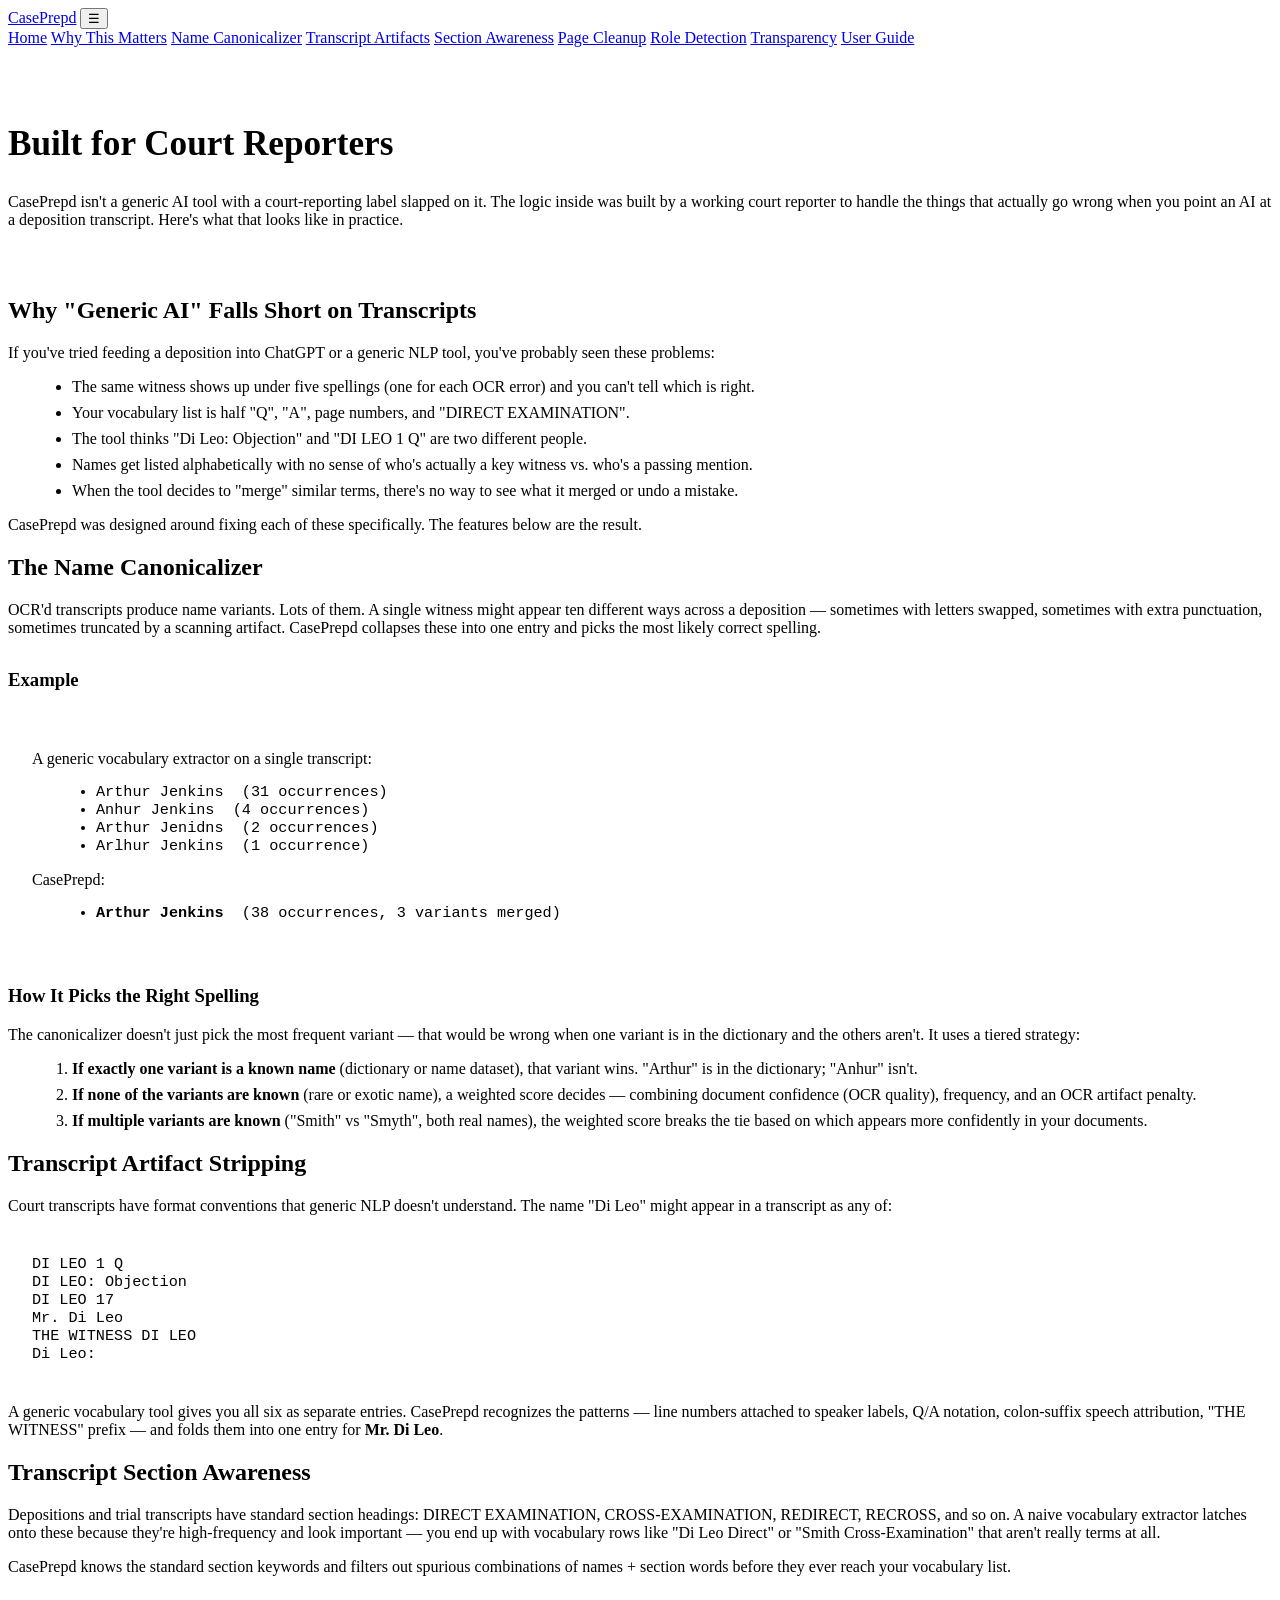
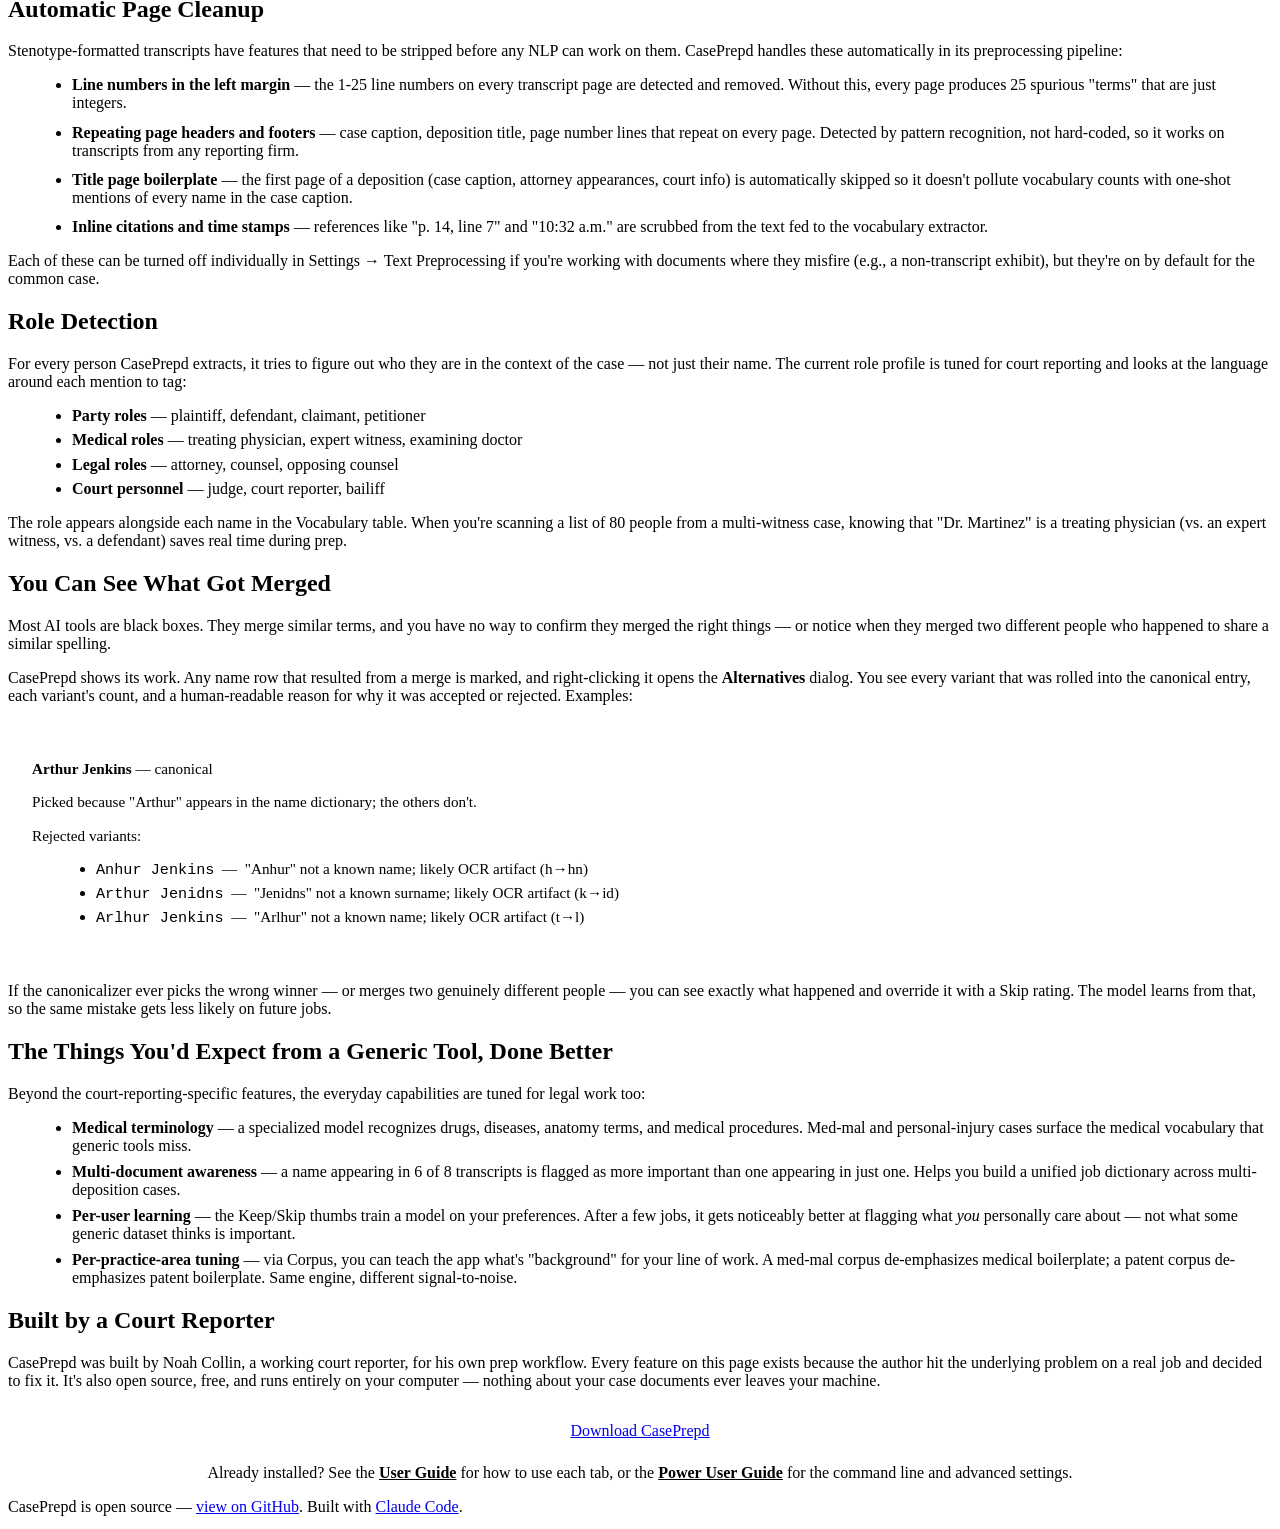
==== built-for-court-reporters.html @ 1d56ce89 "docs: add Built for Court Reporters page New built-for-court-reporters.html documents the court-repo" ====
<!DOCTYPE html>
<html lang="en">
<head>
  <meta charset="UTF-8">
  <meta name="viewport" content="width=device-width, initial-scale=1.0">
  <title>CasePrepd — Built for Court Reporters</title>
  <link rel="stylesheet" href="style.css">
  <link rel="icon" href="favicon.ico" type="image/x-icon">
  <meta name="description" content="The court-reporting-specific logic inside CasePrepd: name canonicalization, transcript artifact stripping, line number removal, role detection, and more.">
  <meta property="og:title" content="CasePrepd — Built for Court Reporters">
  <meta property="og:description" content="What makes CasePrepd different from a generic AI tool: court-reporting-specific features built by a court reporter.">
  <meta property="og:url" content="https://caseprepd-app.github.io/CaseSummarizer/built-for-court-reporters.html">
  <meta property="og:type" content="website">
</head>
<body>

<header>
  <nav>
    <a href="index.html" class="logo">CasePrepd</a>
    <button class="hamburger" aria-label="Menu" aria-expanded="false">&#9776;</button>
    <div class="nav-links">
      <a href="index.html">Home</a>
      <a href="#why">Why This Matters</a>
      <a href="#names">Name Canonicalizer</a>
      <a href="#artifacts">Transcript Artifacts</a>
      <a href="#sections">Section Awareness</a>
      <a href="#cleanup">Page Cleanup</a>
      <a href="#roles">Role Detection</a>
      <a href="#transparency">Transparency</a>
      <a href="guide.html">User Guide</a>
    </div>
  </nav>
</header>

<main>

<section class="hero" style="padding: 3rem 0 2rem;">
  <h1 style="font-size: 2.2rem;">Built for Court Reporters</h1>
  <p class="subtitle">
    CasePrepd isn't a generic AI tool with a court-reporting label slapped
    on it. The logic inside was built by a working court reporter to handle
    the things that actually go wrong when you point an AI at a deposition
    transcript. Here's what that looks like in practice.
  </p>
</section>

<section id="why">
  <h2>Why "Generic AI" Falls Short on Transcripts</h2>
  <p>
    If you've tried feeding a deposition into ChatGPT or a generic NLP tool,
    you've probably seen these problems:
  </p>
  <ul style="margin-left: 1.5rem; margin-top: 1rem;">
    <li style="margin-bottom: 0.5rem;">The same witness shows up under five
      spellings (one for each OCR error) and you can't tell which is right.</li>
    <li style="margin-bottom: 0.5rem;">Your vocabulary list is half "Q",
      "A", page numbers, and "DIRECT EXAMINATION".</li>
    <li style="margin-bottom: 0.5rem;">The tool thinks "Di Leo: Objection"
      and "DI LEO 1 Q" are two different people.</li>
    <li style="margin-bottom: 0.5rem;">Names get listed alphabetically with
      no sense of who's actually a key witness vs. who's a passing mention.</li>
    <li style="margin-bottom: 0.5rem;">When the tool decides to "merge"
      similar terms, there's no way to see what it merged or undo a mistake.</li>
  </ul>
  <p style="margin-top: 1rem;">
    CasePrepd was designed around fixing each of these specifically. The
    features below are the result.
  </p>
</section>

<section id="names">
  <h2>The Name Canonicalizer</h2>
  <p>
    OCR'd transcripts produce name variants. Lots of them. A single witness
    might appear ten different ways across a deposition &mdash; sometimes
    with letters swapped, sometimes with extra punctuation, sometimes
    truncated by a scanning artifact. CasePrepd collapses these into one
    entry and picks the most likely correct spelling.
  </p>

  <h3 style="margin-top: 2rem; color: var(--text);">Example</h3>
  <div style="background: var(--bg-light); padding: 1.5rem; border-radius: var(--radius); margin: 1rem 0;">
    <p style="margin-bottom: 0.7rem; color: var(--text-muted);">A generic
      vocabulary extractor on a single transcript:</p>
    <ul style="margin-left: 1.5rem; font-family: monospace; font-size: 0.95rem;">
      <li>Arthur Jenkins &nbsp;<span style="color: var(--text-muted);">(31 occurrences)</span></li>
      <li>Anhur Jenkins &nbsp;<span style="color: var(--text-muted);">(4 occurrences)</span></li>
      <li>Arthur Jenidns &nbsp;<span style="color: var(--text-muted);">(2 occurrences)</span></li>
      <li>Arlhur Jenkins &nbsp;<span style="color: var(--text-muted);">(1 occurrence)</span></li>
    </ul>
    <p style="margin: 1rem 0 0.5rem; color: var(--text-muted);">CasePrepd:</p>
    <ul style="margin-left: 1.5rem; font-family: monospace; font-size: 0.95rem;">
      <li><strong>Arthur Jenkins</strong> &nbsp;<span style="color: var(--text-muted);">(38 occurrences, 3 variants merged)</span></li>
    </ul>
  </div>

  <h3 style="margin-top: 1.5rem; color: var(--text);">How It Picks the Right Spelling</h3>
  <p>
    The canonicalizer doesn't just pick the most frequent variant &mdash;
    that would be wrong when one variant is in the dictionary and the
    others aren't. It uses a tiered strategy:
  </p>
  <ol style="margin-left: 1.5rem; margin-top: 0.5rem;">
    <li style="margin-bottom: 0.5rem;"><strong>If exactly one variant is
      a known name</strong> (dictionary or name dataset), that variant wins.
      "Arthur" is in the dictionary; "Anhur" isn't.</li>
    <li style="margin-bottom: 0.5rem;"><strong>If none of the variants are
      known</strong> (rare or exotic name), a weighted score decides &mdash;
      combining document confidence (OCR quality), frequency, and an OCR
      artifact penalty.</li>
    <li style="margin-bottom: 0.5rem;"><strong>If multiple variants are
      known</strong> ("Smith" vs "Smyth", both real names), the weighted
      score breaks the tie based on which appears more confidently in your
      documents.</li>
  </ol>
</section>

<section id="artifacts">
  <h2>Transcript Artifact Stripping</h2>
  <p>
    Court transcripts have format conventions that generic NLP doesn't
    understand. The name "Di Leo" might appear in a transcript as any of:
  </p>
  <div style="background: var(--bg-light); padding: 1.5rem; border-radius: var(--radius); margin: 1rem 0; font-family: monospace; font-size: 0.95rem;">
    DI LEO 1 Q<br>
    DI LEO: Objection<br>
    DI LEO 17<br>
    Mr. Di Leo<br>
    THE WITNESS DI LEO<br>
    Di Leo:
  </div>
  <p>
    A generic vocabulary tool gives you all six as separate entries.
    CasePrepd recognizes the patterns &mdash; line numbers attached
    to speaker labels, Q/A notation, colon-suffix speech attribution,
    "THE WITNESS" prefix &mdash; and folds them into one entry for
    <strong>Mr. Di Leo</strong>.
  </p>
</section>

<section id="sections">
  <h2>Transcript Section Awareness</h2>
  <p>
    Depositions and trial transcripts have standard section headings:
    DIRECT EXAMINATION, CROSS-EXAMINATION, REDIRECT, RECROSS, and so on.
    A naive vocabulary extractor latches onto these because they're
    high-frequency and look important &mdash; you end up with vocabulary
    rows like "Di Leo Direct" or "Smith Cross-Examination" that aren't
    really terms at all.
  </p>
  <p>
    CasePrepd knows the standard section keywords and filters out
    spurious combinations of names + section words before they ever
    reach your vocabulary list.
  </p>
</section>

<section id="cleanup">
  <h2>Automatic Page Cleanup</h2>
  <p>
    Stenotype-formatted transcripts have features that need to be
    stripped before any NLP can work on them. CasePrepd handles these
    automatically in its preprocessing pipeline:
  </p>
  <ul style="margin-left: 1.5rem; margin-top: 1rem;">
    <li style="margin-bottom: 0.7rem;"><strong>Line numbers in the left
      margin</strong> &mdash; the 1-25 line numbers on every transcript
      page are detected and removed. Without this, every page produces 25
      spurious "terms" that are just integers.</li>
    <li style="margin-bottom: 0.7rem;"><strong>Repeating page headers and
      footers</strong> &mdash; case caption, deposition title, page number
      lines that repeat on every page. Detected by pattern recognition,
      not hard-coded, so it works on transcripts from any reporting firm.</li>
    <li style="margin-bottom: 0.7rem;"><strong>Title page boilerplate</strong>
      &mdash; the first page of a deposition (case caption, attorney
      appearances, court info) is automatically skipped so it doesn't
      pollute vocabulary counts with one-shot mentions of every name in
      the case caption.</li>
    <li style="margin-bottom: 0.7rem;"><strong>Inline citations and
      time stamps</strong> &mdash; references like "p. 14, line 7"
      and "10:32 a.m." are scrubbed from the text fed to the
      vocabulary extractor.</li>
  </ul>
  <p style="margin-top: 1rem;">
    Each of these can be turned off individually in Settings &rarr; Text
    Preprocessing if you're working with documents where they misfire
    (e.g., a non-transcript exhibit), but they're on by default for the
    common case.
  </p>
</section>

<section id="roles">
  <h2>Role Detection</h2>
  <p>
    For every person CasePrepd extracts, it tries to figure out who
    they are in the context of the case &mdash; not just their name.
    The current role profile is tuned for court reporting and looks at
    the language around each mention to tag:
  </p>
  <ul style="margin-left: 1.5rem; margin-top: 1rem;">
    <li style="margin-bottom: 0.4rem;"><strong>Party roles</strong> &mdash;
      plaintiff, defendant, claimant, petitioner</li>
    <li style="margin-bottom: 0.4rem;"><strong>Medical roles</strong>
      &mdash; treating physician, expert witness, examining doctor</li>
    <li style="margin-bottom: 0.4rem;"><strong>Legal roles</strong>
      &mdash; attorney, counsel, opposing counsel</li>
    <li style="margin-bottom: 0.4rem;"><strong>Court personnel</strong>
      &mdash; judge, court reporter, bailiff</li>
  </ul>
  <p style="margin-top: 1rem;">
    The role appears alongside each name in the Vocabulary table. When
    you're scanning a list of 80 people from a multi-witness case,
    knowing that "Dr. Martinez" is a treating physician (vs. an expert
    witness, vs. a defendant) saves real time during prep.
  </p>
</section>

<section id="transparency">
  <h2>You Can See What Got Merged</h2>
  <p>
    Most AI tools are black boxes. They merge similar terms, and you
    have no way to confirm they merged the right things &mdash; or
    notice when they merged two different people who happened to share
    a similar spelling.
  </p>
  <p>
    CasePrepd shows its work. Any name row that resulted from a merge
    is marked, and right-clicking it opens the <strong>Alternatives</strong>
    dialog. You see every variant that was rolled into the canonical entry,
    each variant's count, and a human-readable reason for why it was
    accepted or rejected. Examples:
  </p>
  <div style="background: var(--bg-light); padding: 1.5rem; border-radius: var(--radius); margin: 1rem 0; font-size: 0.95rem;">
    <p style="margin-bottom: 0.5rem;"><strong style="color: var(--accent);">Arthur Jenkins</strong> &mdash; canonical</p>
    <p style="margin-bottom: 0.3rem; color: var(--text-muted);">Picked because "Arthur" appears in the name dictionary; the others don't.</p>
    <p style="margin-top: 1rem; margin-bottom: 0.5rem;">Rejected variants:</p>
    <ul style="margin-left: 1.5rem;">
      <li style="margin-bottom: 0.3rem;"><code>Anhur Jenkins</code> &nbsp;&mdash;&nbsp; "Anhur" not a known name; likely OCR artifact (h&rarr;hn)</li>
      <li style="margin-bottom: 0.3rem;"><code>Arthur Jenidns</code> &nbsp;&mdash;&nbsp; "Jenidns" not a known surname; likely OCR artifact (k&rarr;id)</li>
      <li style="margin-bottom: 0.3rem;"><code>Arlhur Jenkins</code> &nbsp;&mdash;&nbsp; "Arlhur" not a known name; likely OCR artifact (t&rarr;l)</li>
    </ul>
  </div>
  <p>
    If the canonicalizer ever picks the wrong winner &mdash; or merges
    two genuinely different people &mdash; you can see exactly what
    happened and override it with a Skip rating. The model learns from
    that, so the same mistake gets less likely on future jobs.
  </p>
</section>

<section id="more">
  <h2>The Things You'd Expect from a Generic Tool, Done Better</h2>
  <p>
    Beyond the court-reporting-specific features, the everyday
    capabilities are tuned for legal work too:
  </p>
  <ul style="margin-left: 1.5rem; margin-top: 1rem;">
    <li style="margin-bottom: 0.5rem;"><strong>Medical terminology</strong>
      &mdash; a specialized model recognizes drugs, diseases, anatomy
      terms, and medical procedures. Med-mal and personal-injury cases
      surface the medical vocabulary that generic tools miss.</li>
    <li style="margin-bottom: 0.5rem;"><strong>Multi-document
      awareness</strong> &mdash; a name appearing in 6 of 8 transcripts is
      flagged as more important than one appearing in just one. Helps you
      build a unified job dictionary across multi-deposition cases.</li>
    <li style="margin-bottom: 0.5rem;"><strong>Per-user learning</strong>
      &mdash; the Keep/Skip thumbs train a model on your preferences. After
      a few jobs, it gets noticeably better at flagging what <em>you</em>
      personally care about &mdash; not what some generic dataset thinks
      is important.</li>
    <li style="margin-bottom: 0.5rem;"><strong>Per-practice-area
      tuning</strong> &mdash; via Corpus, you can teach the app what's
      "background" for your line of work. A med-mal corpus de-emphasizes
      medical boilerplate; a patent corpus de-emphasizes patent boilerplate.
      Same engine, different signal-to-noise.</li>
  </ul>
</section>

<section id="author">
  <h2>Built by a Court Reporter</h2>
  <p>
    CasePrepd was built by Noah Collin, a working court reporter, for
    his own prep workflow. Every feature on this page exists because the
    author hit the underlying problem on a real job and decided to fix it.
    It's also open source, free, and runs entirely on your computer
    &mdash; nothing about your case documents ever leaves your machine.
  </p>
  <p style="margin-top: 2rem; text-align: center;">
    <a href="index.html#download" class="cta-button">Download CasePrepd</a>
  </p>
  <p style="margin-top: 1.5rem; text-align: center;">
    Already installed? See the
    <a href="guide.html" style="color: var(--accent); font-weight: 600;">User
    Guide</a> for how to use each tab, or the
    <a href="power-user.html" style="color: var(--accent); font-weight: 600;">Power
    User Guide</a> for the command line and advanced settings.
  </p>
</section>

</main>

<footer>
  <p>
    CasePrepd is open source &mdash;
    <a href="https://github.com/caseprepd-app/CaseSummarizer">view on GitHub</a>.
    Built with <a href="https://claude.ai/claude-code">Claude Code</a>.
  </p>
</footer>

<script>
  const hamburger = document.querySelector('.hamburger');
  const navLinks = document.querySelector('.nav-links');
  hamburger.addEventListener('click', () => {
    const open = navLinks.classList.toggle('open');
    hamburger.setAttribute('aria-expanded', open);
  });
  navLinks.addEventListener('click', (e) => {
    if (e.target.tagName === 'A') {
      navLinks.classList.remove('open');
      hamburger.setAttribute('aria-expanded', 'false');
    }
  });
</script>

</body>
</html>
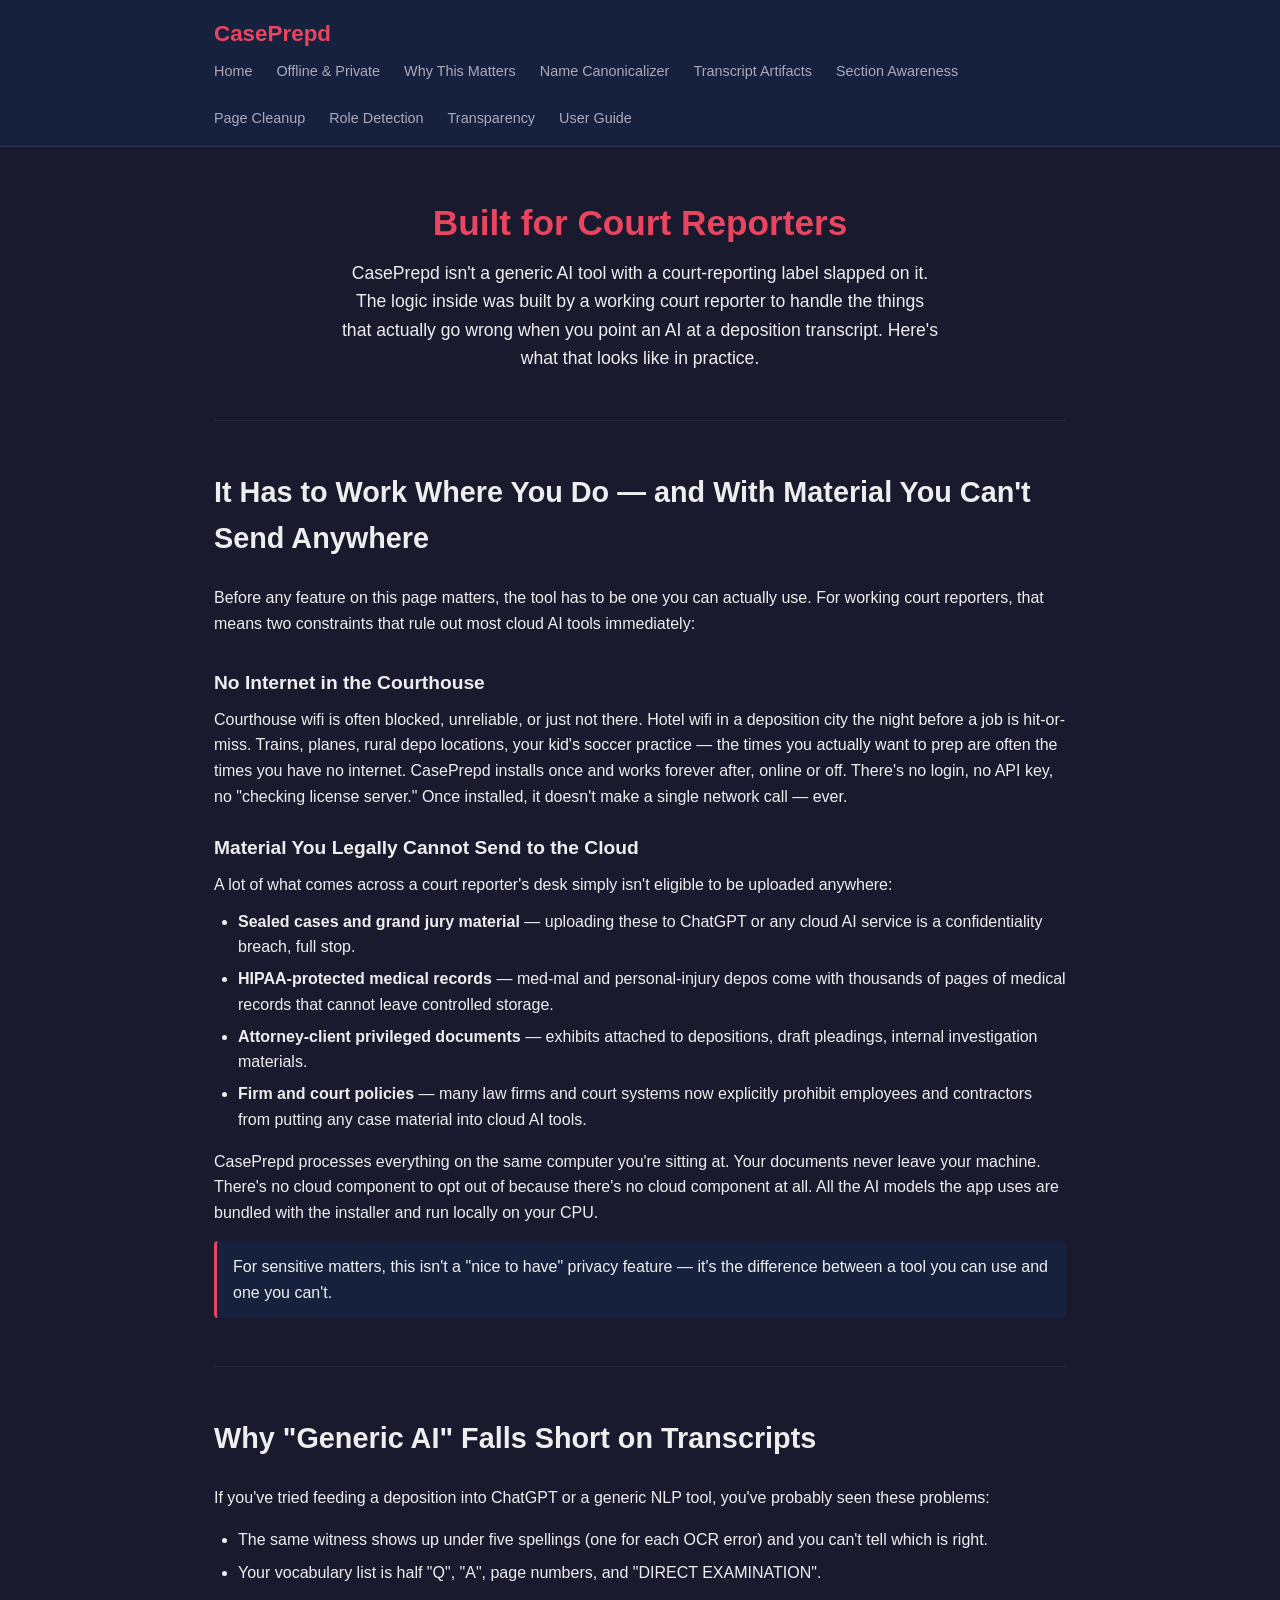
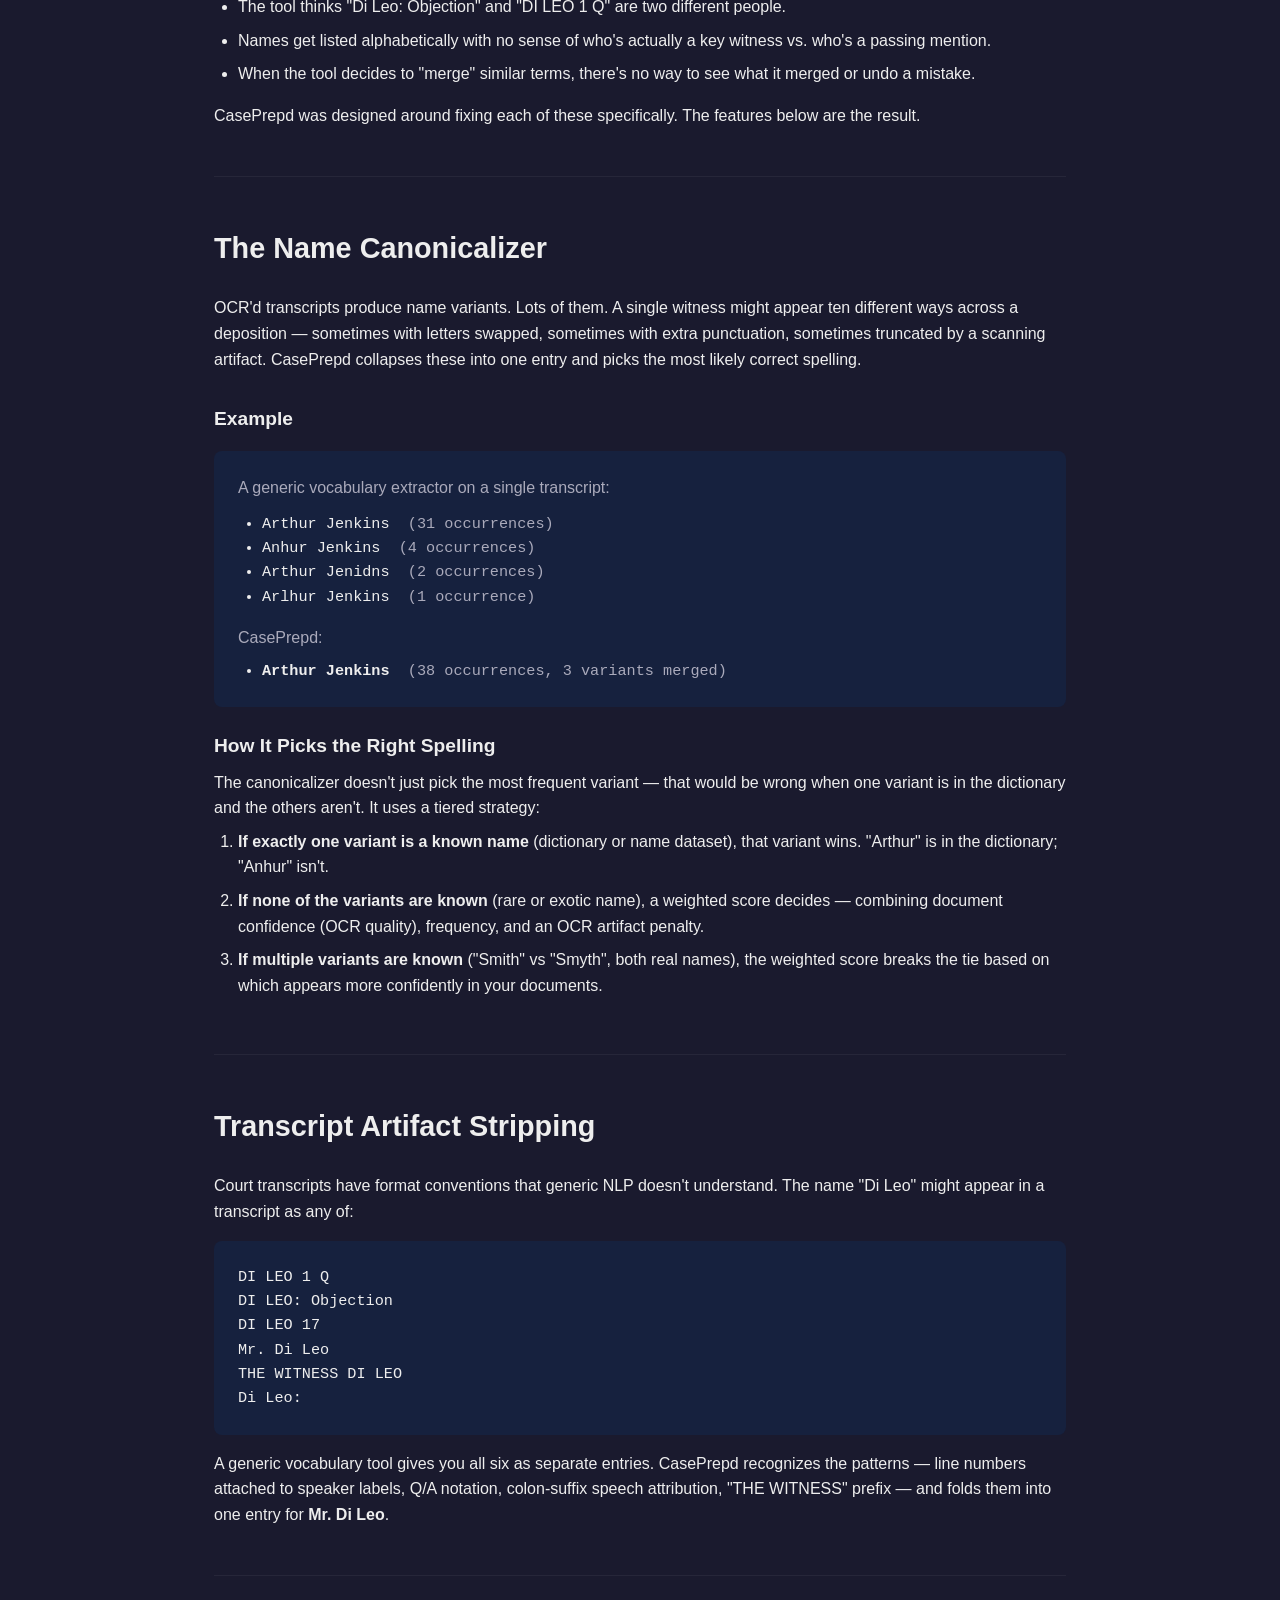
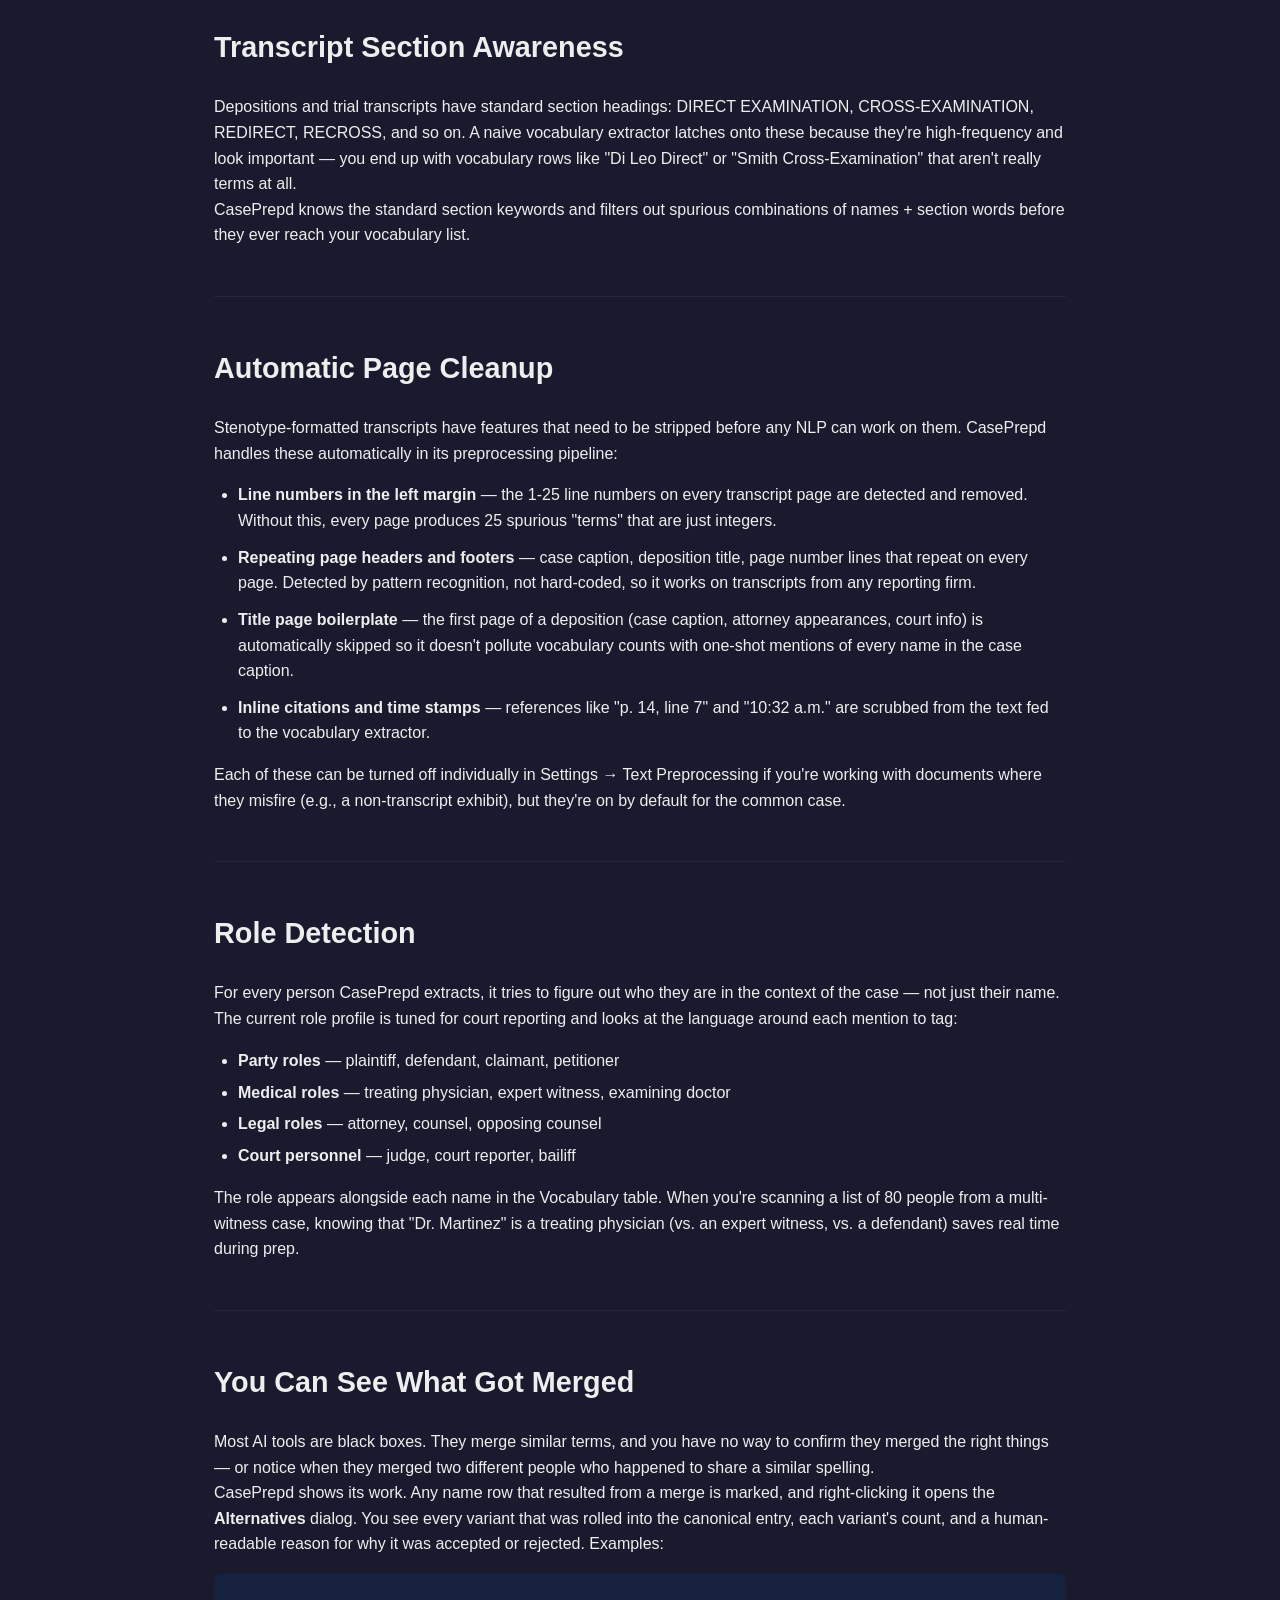
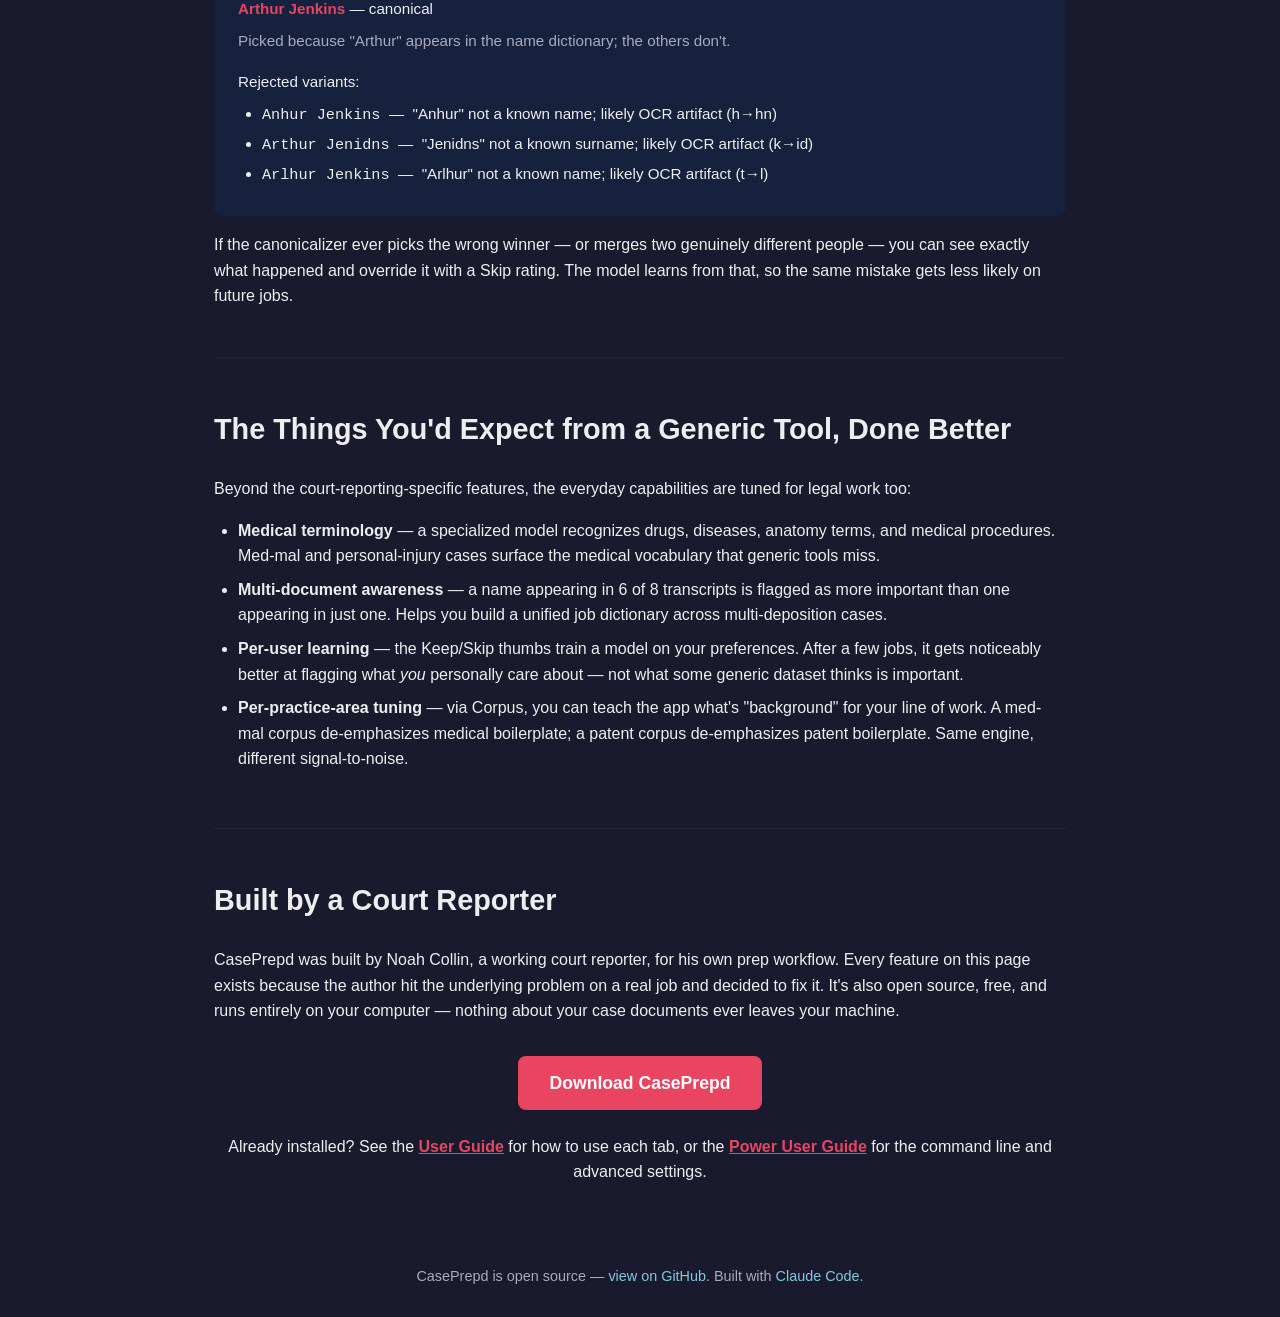
==== commit 2b60aeec: "docs: lead the CR page with the offline + privacy pain point Added a new "It Has to Work Where You D" ====
--- a/built-for-court-reporters.html
+++ b/built-for-court-reporters.html
@@ -20,6 +20,7 @@
     <button class="hamburger" aria-label="Menu" aria-expanded="false">&#9776;</button>
     <div class="nav-links">
       <a href="index.html">Home</a>
+      <a href="#offline">Offline &amp; Private</a>
       <a href="#why">Why This Matters</a>
       <a href="#names">Name Canonicalizer</a>
       <a href="#artifacts">Transcript Artifacts</a>
@@ -41,6 +42,61 @@
     on it. The logic inside was built by a working court reporter to handle
     the things that actually go wrong when you point an AI at a deposition
     transcript. Here's what that looks like in practice.
+  </p>
+</section>
+
+<section id="offline">
+  <h2>It Has to Work Where You Do &mdash; and With Material You Can't Send Anywhere</h2>
+  <p>
+    Before any feature on this page matters, the tool has to be one you
+    can actually use. For working court reporters, that means two
+    constraints that rule out most cloud AI tools immediately:
+  </p>
+
+  <h3 style="margin-top: 2rem; color: var(--text);">No Internet in the Courthouse</h3>
+  <p>
+    Courthouse wifi is often blocked, unreliable, or just not there.
+    Hotel wifi in a deposition city the night before a job is hit-or-miss.
+    Trains, planes, rural depo locations, your kid's soccer practice
+    &mdash; the times you actually want to prep are often the times you
+    have no internet. CasePrepd installs once and works forever after,
+    online or off. There's no login, no API key, no "checking license
+    server." Once installed, it doesn't make a single network call
+    &mdash; ever.
+  </p>
+
+  <h3 style="margin-top: 1.5rem; color: var(--text);">Material You Legally Cannot Send to the Cloud</h3>
+  <p>
+    A lot of what comes across a court reporter's desk simply isn't
+    eligible to be uploaded anywhere:
+  </p>
+  <ul style="margin-left: 1.5rem; margin-top: 0.7rem;">
+    <li style="margin-bottom: 0.4rem;"><strong>Sealed cases and grand
+      jury material</strong> &mdash; uploading these to ChatGPT or any
+      cloud AI service is a confidentiality breach, full stop.</li>
+    <li style="margin-bottom: 0.4rem;"><strong>HIPAA-protected
+      medical records</strong> &mdash; med-mal and personal-injury depos
+      come with thousands of pages of medical records that cannot leave
+      controlled storage.</li>
+    <li style="margin-bottom: 0.4rem;"><strong>Attorney-client privileged
+      documents</strong> &mdash; exhibits attached to depositions, draft
+      pleadings, internal investigation materials.</li>
+    <li style="margin-bottom: 0.4rem;"><strong>Firm and court policies</strong>
+      &mdash; many law firms and court systems now explicitly prohibit
+      employees and contractors from putting any case material into cloud
+      AI tools.</li>
+  </ul>
+  <p style="margin-top: 1rem;">
+    CasePrepd processes everything on the same computer you're sitting
+    at. Your documents never leave your machine. There's no cloud
+    component to opt out of because there's no cloud component at all.
+    All the AI models the app uses are bundled with the installer
+    and run locally on your CPU.
+  </p>
+  <p style="margin-top: 1rem; padding: 0.8rem 1rem; background: var(--bg-light); border-left: 3px solid var(--accent); border-radius: 4px;">
+    For sensitive matters, this isn't a "nice to have" privacy feature
+    &mdash; it's the difference between a tool you can use and one you
+    can't.
   </p>
 </section>
 
--- a/style.css
+++ b/style.css
@@ -0,0 +1,494 @@
+* {
+  margin: 0;
+  padding: 0;
+  box-sizing: border-box;
+}
+
+/* Offset in-page anchor scrolls so section headings clear the sticky banner.
+   Without this, clicking a nav link scrolls the section's top to viewport top,
+   where the sticky header overlays it. */
+html {
+  scroll-padding-top: 98px;
+}
+
+:root {
+  --bg: #1a1a2e;
+  --bg-light: #16213e;
+  --bg-card: #0f3460;
+  --accent: #e94560;
+  --accent-hover: #ff6b81;
+  --text: #eee;
+  --text-muted: #aab;
+  --text-link: #7ec8e3;
+  --radius: 8px;
+}
+
+body {
+  font-family: -apple-system, BlinkMacSystemFont, "Segoe UI", Roboto, Helvetica, Arial, sans-serif;
+  background: var(--bg);
+  color: var(--text);
+  line-height: 1.6;
+}
+
+/* Navigation */
+header {
+  background: var(--bg-light);
+  border-bottom: 1px solid rgba(255,255,255,0.1);
+  position: sticky;
+  top: 0;
+  z-index: 100;
+}
+
+nav {
+  max-width: 900px;
+  margin: 0 auto;
+  padding: 1rem 1.5rem;
+  display: flex;
+  align-items: center;
+  justify-content: space-between;
+  flex-wrap: wrap;
+  gap: 0.5rem;
+}
+
+.logo {
+  font-size: 1.4rem;
+  font-weight: 700;
+  color: var(--accent);
+  text-decoration: none;
+}
+
+.hamburger {
+  display: none;
+  background: none;
+  border: none;
+  color: var(--text);
+  font-size: 1.6rem;
+  cursor: pointer;
+  padding: 0.2rem 0.5rem;
+}
+
+.nav-links {
+  display: flex;
+  gap: 1.5rem;
+  flex-wrap: wrap;
+}
+
+.nav-links a {
+  color: var(--text-muted);
+  text-decoration: none;
+  font-size: 0.9rem;
+}
+
+.nav-links a:hover {
+  color: var(--text);
+}
+
+/* Main content */
+main {
+  max-width: 900px;
+  margin: 0 auto;
+  padding: 0 1.5rem;
+}
+
+section {
+  padding: 3rem 0;
+  border-bottom: 1px solid rgba(255,255,255,0.05);
+}
+
+section:last-child {
+  border-bottom: none;
+}
+
+h1 {
+  font-size: 3rem;
+  font-weight: 800;
+  color: var(--accent);
+  margin-bottom: 0.5rem;
+}
+
+h2 {
+  font-size: 1.8rem;
+  font-weight: 700;
+  margin-bottom: 1.5rem;
+  color: var(--text);
+}
+
+h3 {
+  font-size: 1.2rem;
+  font-weight: 600;
+  margin-bottom: 0.5rem;
+  color: var(--accent);
+}
+
+/* Hero */
+.hero {
+  text-align: center;
+  padding: 4rem 0 3rem;
+}
+
+.tagline {
+  font-size: 1.4rem;
+  color: var(--text-muted);
+  margin-bottom: 1rem;
+}
+
+.subtitle {
+  font-size: 1.1rem;
+  max-width: 600px;
+  margin: 0 auto 1rem;
+  color: var(--text);
+}
+
+.built-for {
+  font-size: 1rem;
+  color: var(--text-muted);
+  font-style: italic;
+  margin-bottom: 2rem;
+}
+
+.attribution {
+  margin-top: 2rem;
+  font-size: 0.9rem;
+  color: var(--text-muted);
+}
+
+/* CTA */
+.cta-button {
+  display: inline-block;
+  background: var(--accent);
+  color: #fff;
+  padding: 0.8rem 2rem;
+  border-radius: var(--radius);
+  text-decoration: none;
+  font-weight: 600;
+  font-size: 1.1rem;
+  transition: background 0.2s;
+}
+
+.cta-button:hover {
+  background: var(--accent-hover);
+}
+
+/* Features */
+.feature-grid {
+  display: grid;
+  grid-template-columns: repeat(auto-fit, minmax(250px, 1fr));
+  gap: 1.5rem;
+  margin-bottom: 1.5rem;
+}
+
+.feature-card {
+  background: var(--bg-card);
+  padding: 1.5rem;
+  border-radius: var(--radius);
+  border: 1px solid rgba(255,255,255,0.08);
+}
+
+.feature-card p {
+  color: var(--text-muted);
+  font-size: 0.95rem;
+}
+
+.export-note {
+  text-align: center;
+  color: var(--text-muted);
+  font-style: italic;
+}
+
+/* Screenshots */
+.screenshots {
+  text-align: center;
+}
+
+.screenshot-item {
+  margin-bottom: 2.5rem;
+}
+
+.screenshot-item:last-child {
+  margin-bottom: 0;
+}
+
+.screenshot-label {
+  font-size: 1.05rem;
+  font-weight: 600;
+  color: var(--text-muted);
+  margin-bottom: 0.8rem;
+}
+
+.screenshot-item img {
+  max-width: 100%;
+  border-radius: var(--radius);
+  border: 1px solid rgba(255,255,255,0.1);
+  box-shadow: 0 4px 20px rgba(0,0,0,0.4);
+}
+
+.screenshot-description {
+  text-align: left;
+  max-width: 700px;
+  margin: 1rem auto 0;
+  color: var(--text-muted);
+  font-size: 0.95rem;
+  line-height: 1.6;
+}
+
+/* Annotated screenshot with numbered callouts */
+.annotated-screenshot {
+  position: relative;
+  display: inline-block;
+}
+
+.callout {
+  position: absolute;
+  width: 28px;
+  height: 28px;
+  background: var(--accent);
+  color: #fff;
+  border-radius: 50%;
+  font-size: 0.85rem;
+  font-weight: 700;
+  line-height: 28px;
+  text-align: center;
+  box-shadow: 0 2px 8px rgba(0,0,0,0.5);
+  border: 2px solid rgba(255,255,255,0.9);
+  pointer-events: none;
+}
+
+.callout-1 { top: 7%; right: 14%; }
+.callout-2 { top: 42%; left: 15%; }
+.callout-3 { top: 22%; left: 55%; }
+.callout-4 { bottom: 12%; left: 15%; }
+.callout-5 { bottom: 7%; left: 52%; }
+
+.callout-legend {
+  text-align: left;
+  max-width: 520px;
+  margin: 1.2rem auto 0;
+  padding-left: 1.2rem;
+  list-style: none;
+  counter-reset: legend;
+}
+
+.callout-legend li {
+  counter-increment: legend;
+  padding: 0.3rem 0 0.3rem 2rem;
+  position: relative;
+  color: var(--text-muted);
+  font-size: 0.92rem;
+}
+
+.callout-legend li::before {
+  content: counter(legend);
+  position: absolute;
+  left: 0;
+  width: 22px;
+  height: 22px;
+  background: var(--accent);
+  color: #fff;
+  border-radius: 50%;
+  font-size: 0.75rem;
+  font-weight: 700;
+  line-height: 22px;
+  text-align: center;
+}
+
+@media (max-width: 600px) {
+  .callout { width: 22px; height: 22px; font-size: 0.7rem; line-height: 22px; }
+}
+
+/* Audience */
+.audience ul {
+  list-style: none;
+  padding: 0;
+}
+
+.audience li {
+  padding: 0.5rem 0 0.5rem 1.5rem;
+  position: relative;
+  color: var(--text-muted);
+}
+
+.audience li::before {
+  content: "\2713";
+  position: absolute;
+  left: 0;
+  color: var(--accent);
+  font-weight: bold;
+}
+
+/* How it works */
+.how-it-works p {
+  margin-bottom: 1rem;
+  color: var(--text-muted);
+}
+
+/* Requirements */
+.requirements ul {
+  list-style: none;
+  padding: 0;
+}
+
+.requirements li {
+  padding: 0.4rem 0 0.4rem 1.5rem;
+  position: relative;
+  color: var(--text-muted);
+}
+
+.requirements li::before {
+  content: "\2022";
+  position: absolute;
+  left: 0.3rem;
+  color: var(--accent);
+}
+
+/* Getting Started */
+.getting-started {
+  text-align: center;
+}
+
+.steps {
+  display: grid;
+  grid-template-columns: repeat(auto-fit, minmax(200px, 1fr));
+  gap: 1.5rem;
+  margin-top: 1rem;
+}
+
+.step {
+  background: var(--bg-card);
+  padding: 1.5rem;
+  border-radius: var(--radius);
+  border: 1px solid rgba(255,255,255,0.08);
+}
+
+.step-number {
+  display: inline-block;
+  width: 32px;
+  height: 32px;
+  background: var(--accent);
+  color: #fff;
+  border-radius: 50%;
+  font-size: 1rem;
+  font-weight: 700;
+  line-height: 32px;
+  text-align: center;
+  margin-bottom: 0.8rem;
+}
+
+.step p {
+  color: var(--text-muted);
+  font-size: 0.95rem;
+}
+
+/* Download */
+.download {
+  text-align: center;
+}
+
+.version-info {
+  font-size: 0.9rem;
+  color: var(--text-muted);
+  margin-top: 0.5rem;
+}
+
+.download-hint {
+  font-size: 0.95rem;
+  color: var(--text-muted);
+  margin-top: 0.3rem;
+}
+
+.download > p {
+  margin-bottom: 2rem;
+}
+
+.smartscreen-warning {
+  background: var(--bg-card);
+  border: 1px solid rgba(233, 69, 96, 0.3);
+  border-radius: var(--radius);
+  padding: 1.5rem;
+  text-align: left;
+  margin-top: 1rem;
+}
+
+.smartscreen-warning h3 {
+  margin-bottom: 0.8rem;
+}
+
+.smartscreen-warning p {
+  color: var(--text-muted);
+  margin-bottom: 0.5rem;
+  font-size: 0.95rem;
+}
+
+.smartscreen-screenshot {
+  max-width: 100%;
+  border-radius: var(--radius);
+  border: 1px solid rgba(255,255,255,0.1);
+  box-shadow: 0 4px 20px rgba(0,0,0,0.4);
+  margin: 1rem 0;
+}
+
+/* FAQ */
+details {
+  background: var(--bg-card);
+  border: 1px solid rgba(255,255,255,0.08);
+  border-radius: var(--radius);
+  margin-bottom: 0.8rem;
+  padding: 1rem 1.5rem;
+}
+
+summary {
+  cursor: pointer;
+  font-weight: 600;
+  font-size: 1.05rem;
+  color: var(--text);
+}
+
+summary:hover {
+  color: var(--accent);
+}
+
+details p {
+  margin-top: 0.8rem;
+  color: var(--text-muted);
+  font-size: 0.95rem;
+}
+
+/* Footer */
+footer {
+  max-width: 900px;
+  margin: 0 auto;
+  padding: 2rem 1.5rem;
+  text-align: center;
+  color: var(--text-muted);
+  font-size: 0.9rem;
+}
+
+footer a {
+  color: var(--text-link);
+  text-decoration: none;
+}
+
+footer a:hover {
+  text-decoration: underline;
+}
+
+/* General links */
+a {
+  color: var(--text-link);
+}
+
+/* Responsive */
+@media (max-width: 600px) {
+  h1 { font-size: 2rem; }
+  .tagline { font-size: 1.1rem; }
+  nav { flex-wrap: wrap; }
+  .hamburger { display: block; }
+  .nav-links {
+    display: none;
+    width: 100%;
+    flex-direction: column;
+    gap: 0.8rem;
+    text-align: center;
+    padding-top: 0.8rem;
+  }
+  .nav-links.open { display: flex; }
+}
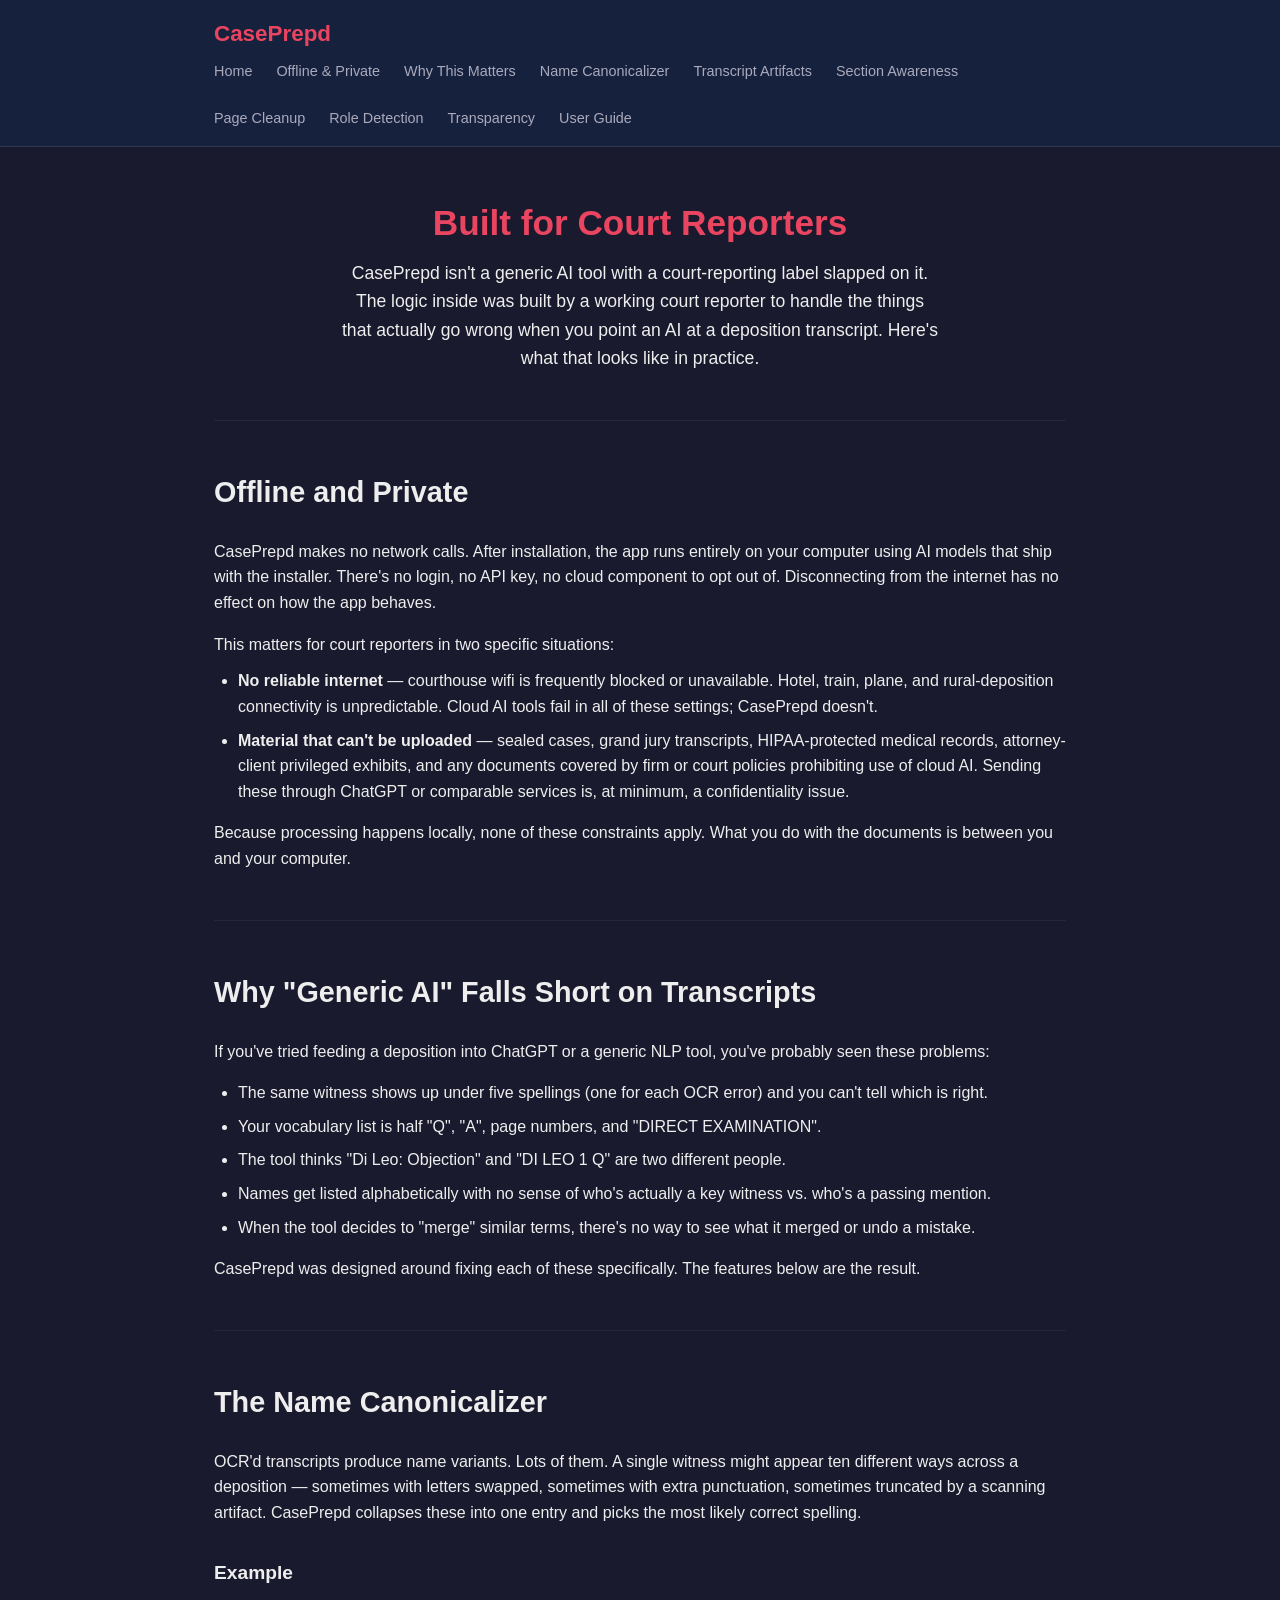
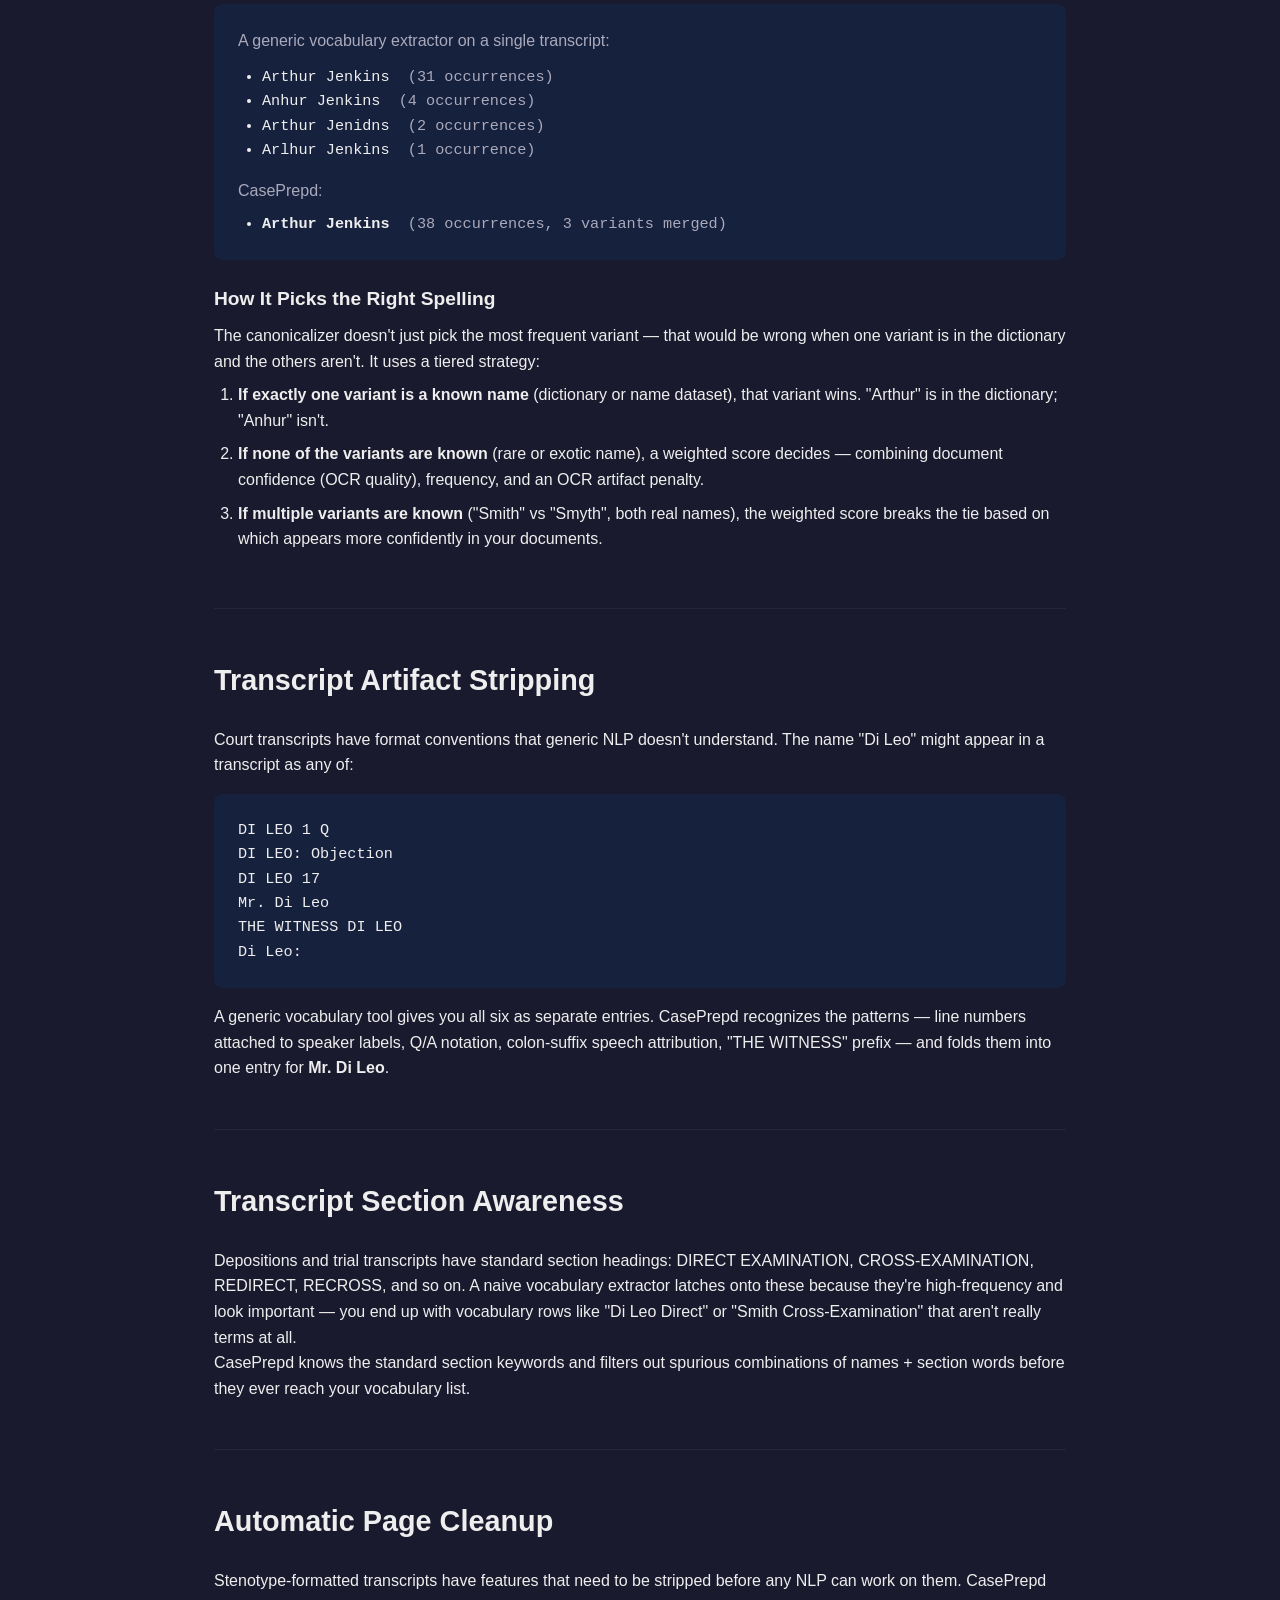
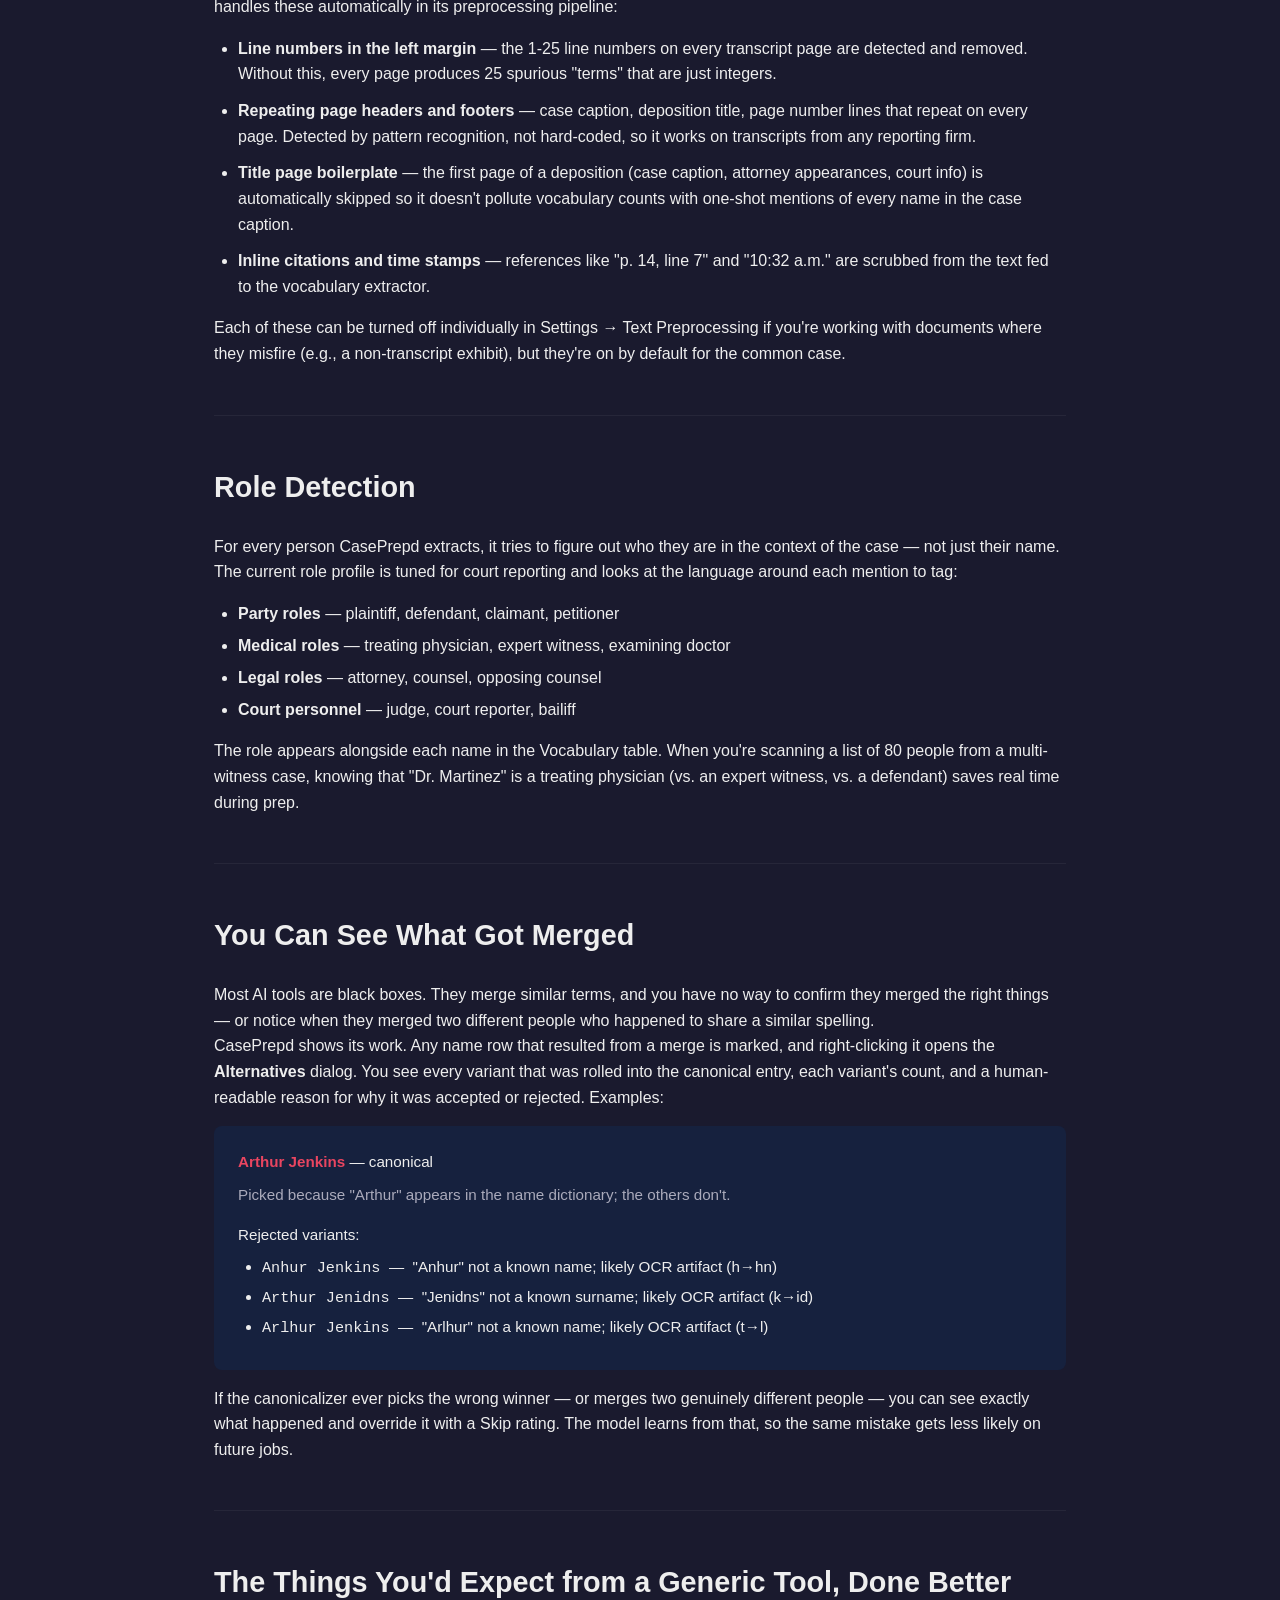
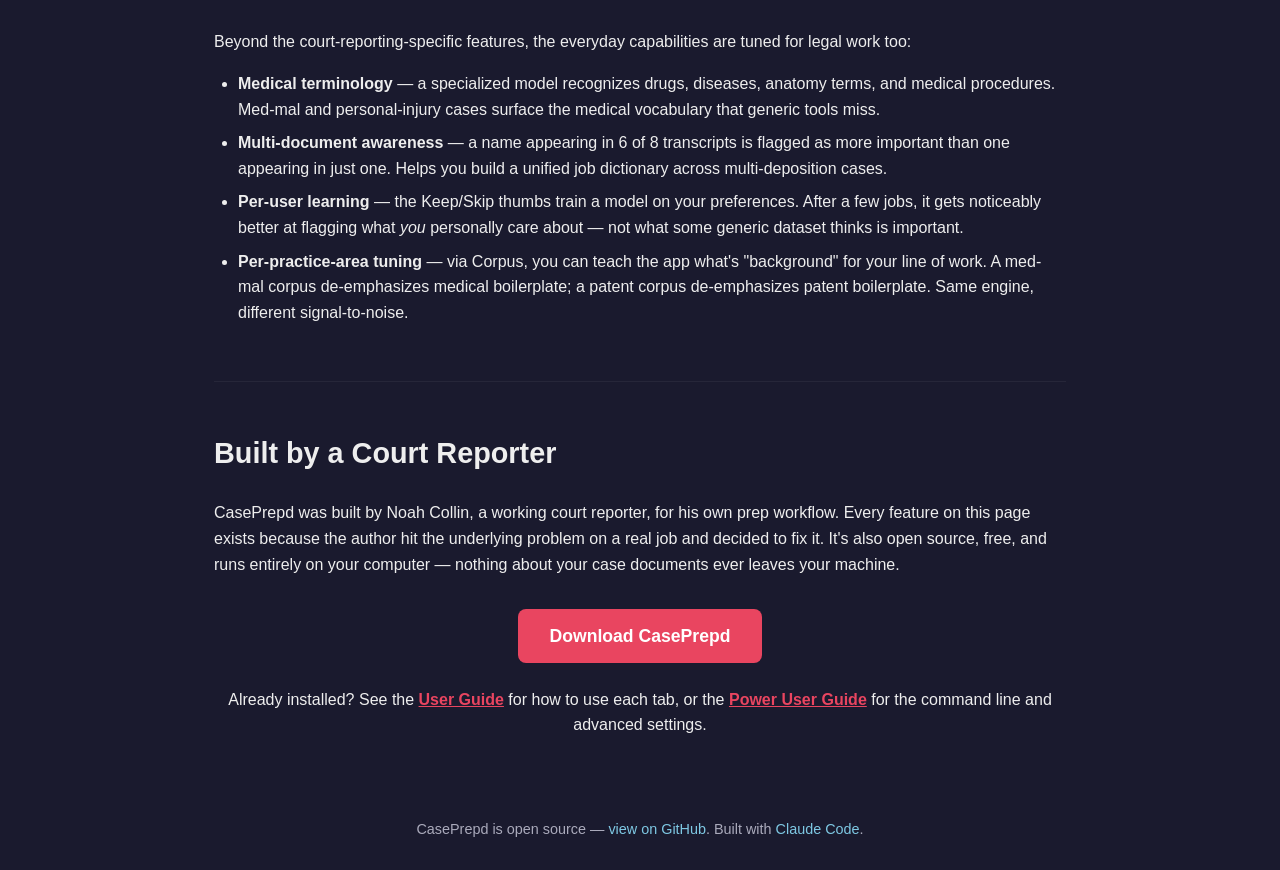
==== commit 97dd6791: "docs: rewrite offline/privacy section in plain factual tone Removed marketing framing ("rule out clo" ====
--- a/built-for-court-reporters.html
+++ b/built-for-court-reporters.html
@@ -46,57 +46,31 @@
 </section>
 
 <section id="offline">
-  <h2>It Has to Work Where You Do &mdash; and With Material You Can't Send Anywhere</h2>
-  <p>
-    Before any feature on this page matters, the tool has to be one you
-    can actually use. For working court reporters, that means two
-    constraints that rule out most cloud AI tools immediately:
-  </p>
-
-  <h3 style="margin-top: 2rem; color: var(--text);">No Internet in the Courthouse</h3>
-  <p>
-    Courthouse wifi is often blocked, unreliable, or just not there.
-    Hotel wifi in a deposition city the night before a job is hit-or-miss.
-    Trains, planes, rural depo locations, your kid's soccer practice
-    &mdash; the times you actually want to prep are often the times you
-    have no internet. CasePrepd installs once and works forever after,
-    online or off. There's no login, no API key, no "checking license
-    server." Once installed, it doesn't make a single network call
-    &mdash; ever.
-  </p>
-
-  <h3 style="margin-top: 1.5rem; color: var(--text);">Material You Legally Cannot Send to the Cloud</h3>
-  <p>
-    A lot of what comes across a court reporter's desk simply isn't
-    eligible to be uploaded anywhere:
+  <h2>Offline and Private</h2>
+  <p>
+    CasePrepd makes no network calls. After installation, the app runs
+    entirely on your computer using AI models that ship with the installer.
+    There's no login, no API key, no cloud component to opt out of.
+    Disconnecting from the internet has no effect on how the app behaves.
+  </p>
+  <p style="margin-top: 1rem;">
+    This matters for court reporters in two specific situations:
   </p>
   <ul style="margin-left: 1.5rem; margin-top: 0.7rem;">
-    <li style="margin-bottom: 0.4rem;"><strong>Sealed cases and grand
-      jury material</strong> &mdash; uploading these to ChatGPT or any
-      cloud AI service is a confidentiality breach, full stop.</li>
-    <li style="margin-bottom: 0.4rem;"><strong>HIPAA-protected
-      medical records</strong> &mdash; med-mal and personal-injury depos
-      come with thousands of pages of medical records that cannot leave
-      controlled storage.</li>
-    <li style="margin-bottom: 0.4rem;"><strong>Attorney-client privileged
-      documents</strong> &mdash; exhibits attached to depositions, draft
-      pleadings, internal investigation materials.</li>
-    <li style="margin-bottom: 0.4rem;"><strong>Firm and court policies</strong>
-      &mdash; many law firms and court systems now explicitly prohibit
-      employees and contractors from putting any case material into cloud
-      AI tools.</li>
-  </ul>
-  <p style="margin-top: 1rem;">
-    CasePrepd processes everything on the same computer you're sitting
-    at. Your documents never leave your machine. There's no cloud
-    component to opt out of because there's no cloud component at all.
-    All the AI models the app uses are bundled with the installer
-    and run locally on your CPU.
-  </p>
-  <p style="margin-top: 1rem; padding: 0.8rem 1rem; background: var(--bg-light); border-left: 3px solid var(--accent); border-radius: 4px;">
-    For sensitive matters, this isn't a "nice to have" privacy feature
-    &mdash; it's the difference between a tool you can use and one you
-    can't.
+    <li style="margin-bottom: 0.5rem;"><strong>No reliable internet</strong>
+      &mdash; courthouse wifi is frequently blocked or unavailable. Hotel,
+      train, plane, and rural-deposition connectivity is unpredictable.
+      Cloud AI tools fail in all of these settings; CasePrepd doesn't.</li>
+    <li style="margin-bottom: 0.5rem;"><strong>Material that can't be
+      uploaded</strong> &mdash; sealed cases, grand jury transcripts,
+      HIPAA-protected medical records, attorney-client privileged exhibits,
+      and any documents covered by firm or court policies prohibiting use
+      of cloud AI. Sending these through ChatGPT or comparable services
+      is, at minimum, a confidentiality issue.</li>
+  </ul>
+  <p style="margin-top: 1rem;">
+    Because processing happens locally, none of these constraints apply.
+    What you do with the documents is between you and your computer.
   </p>
 </section>
 
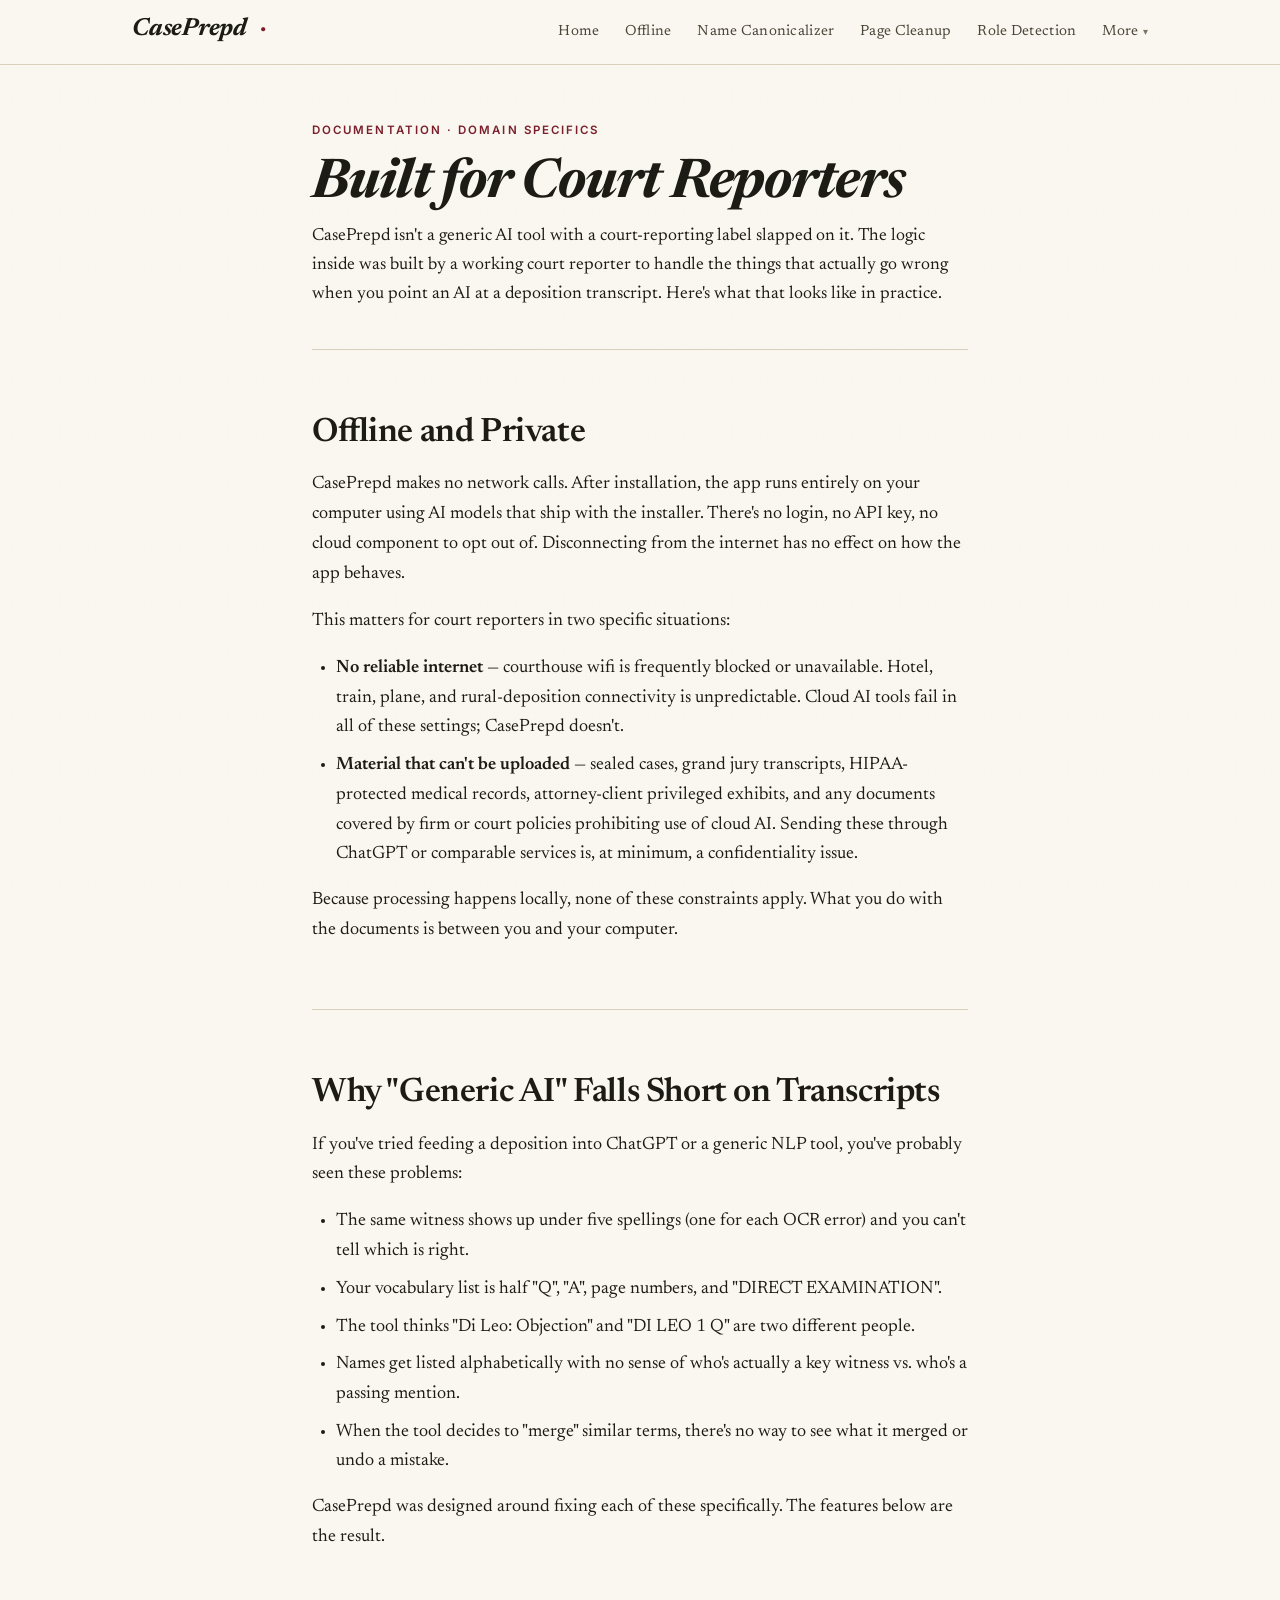
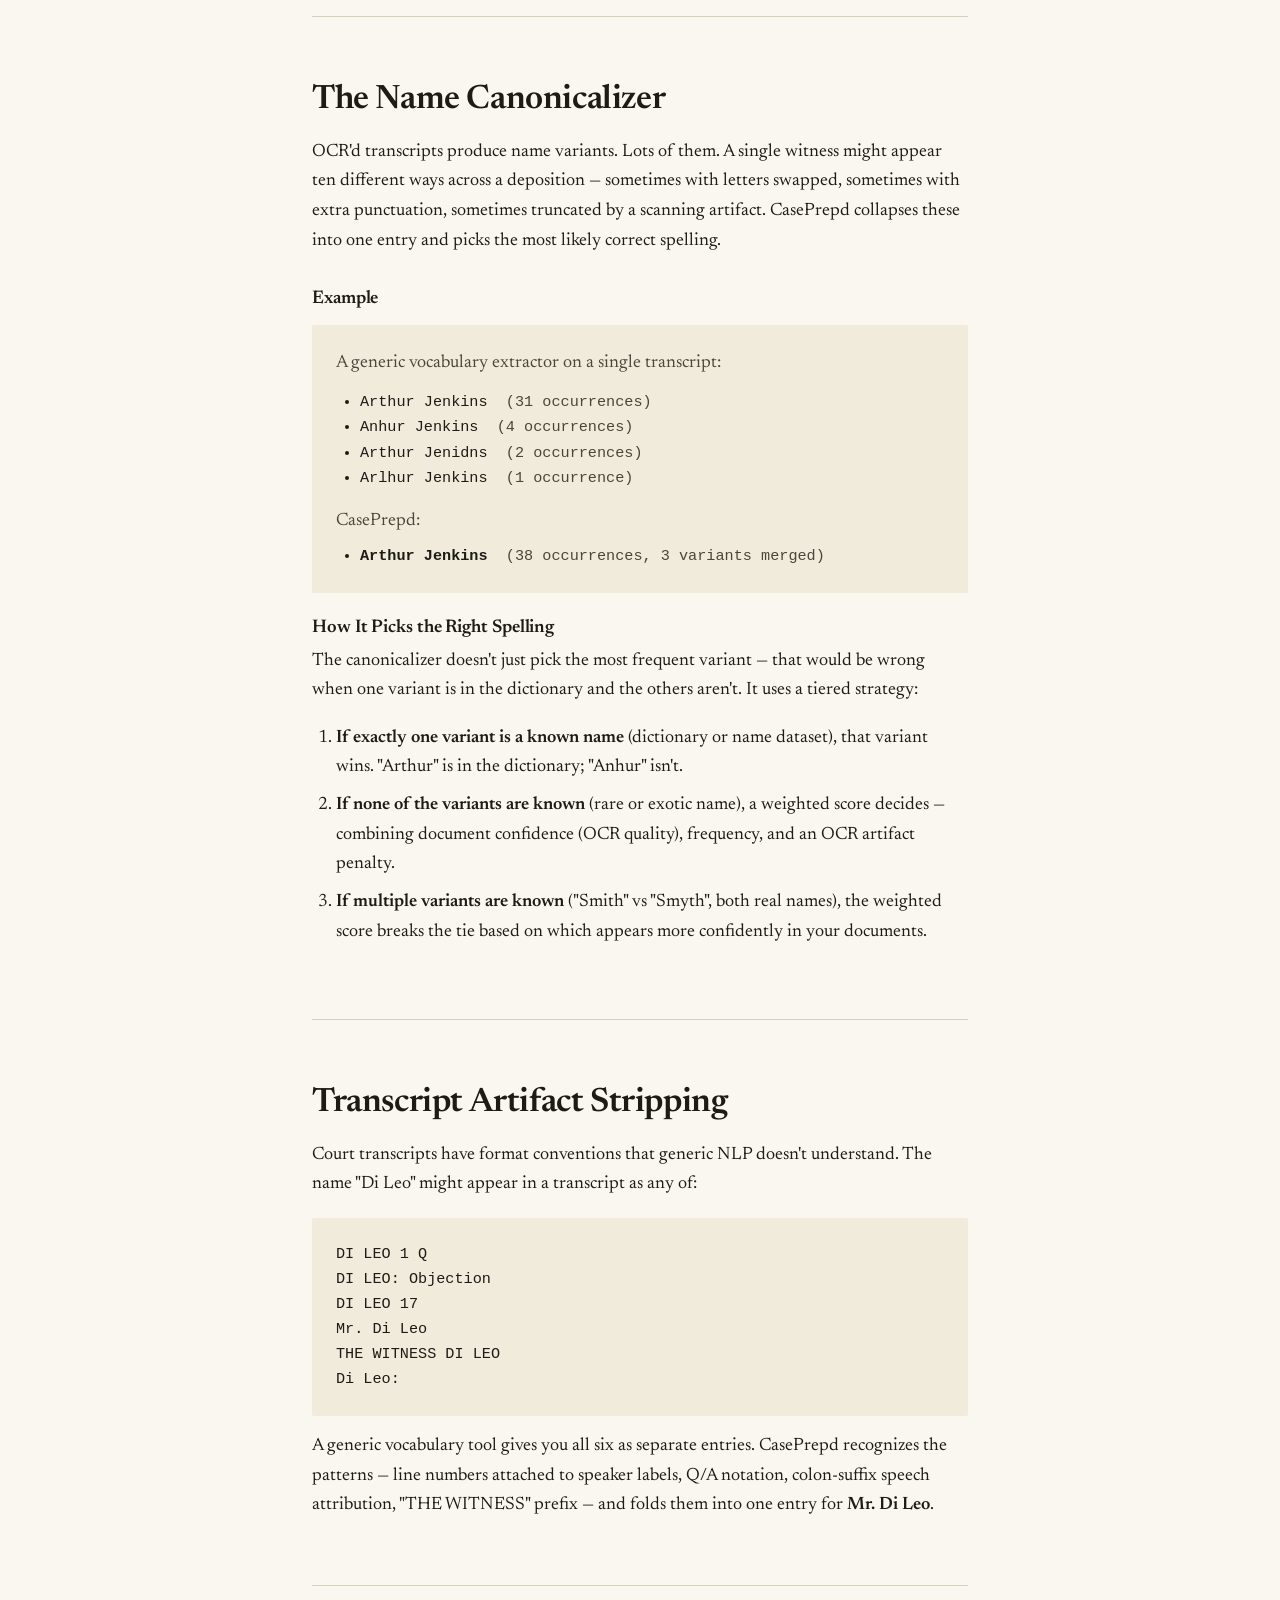
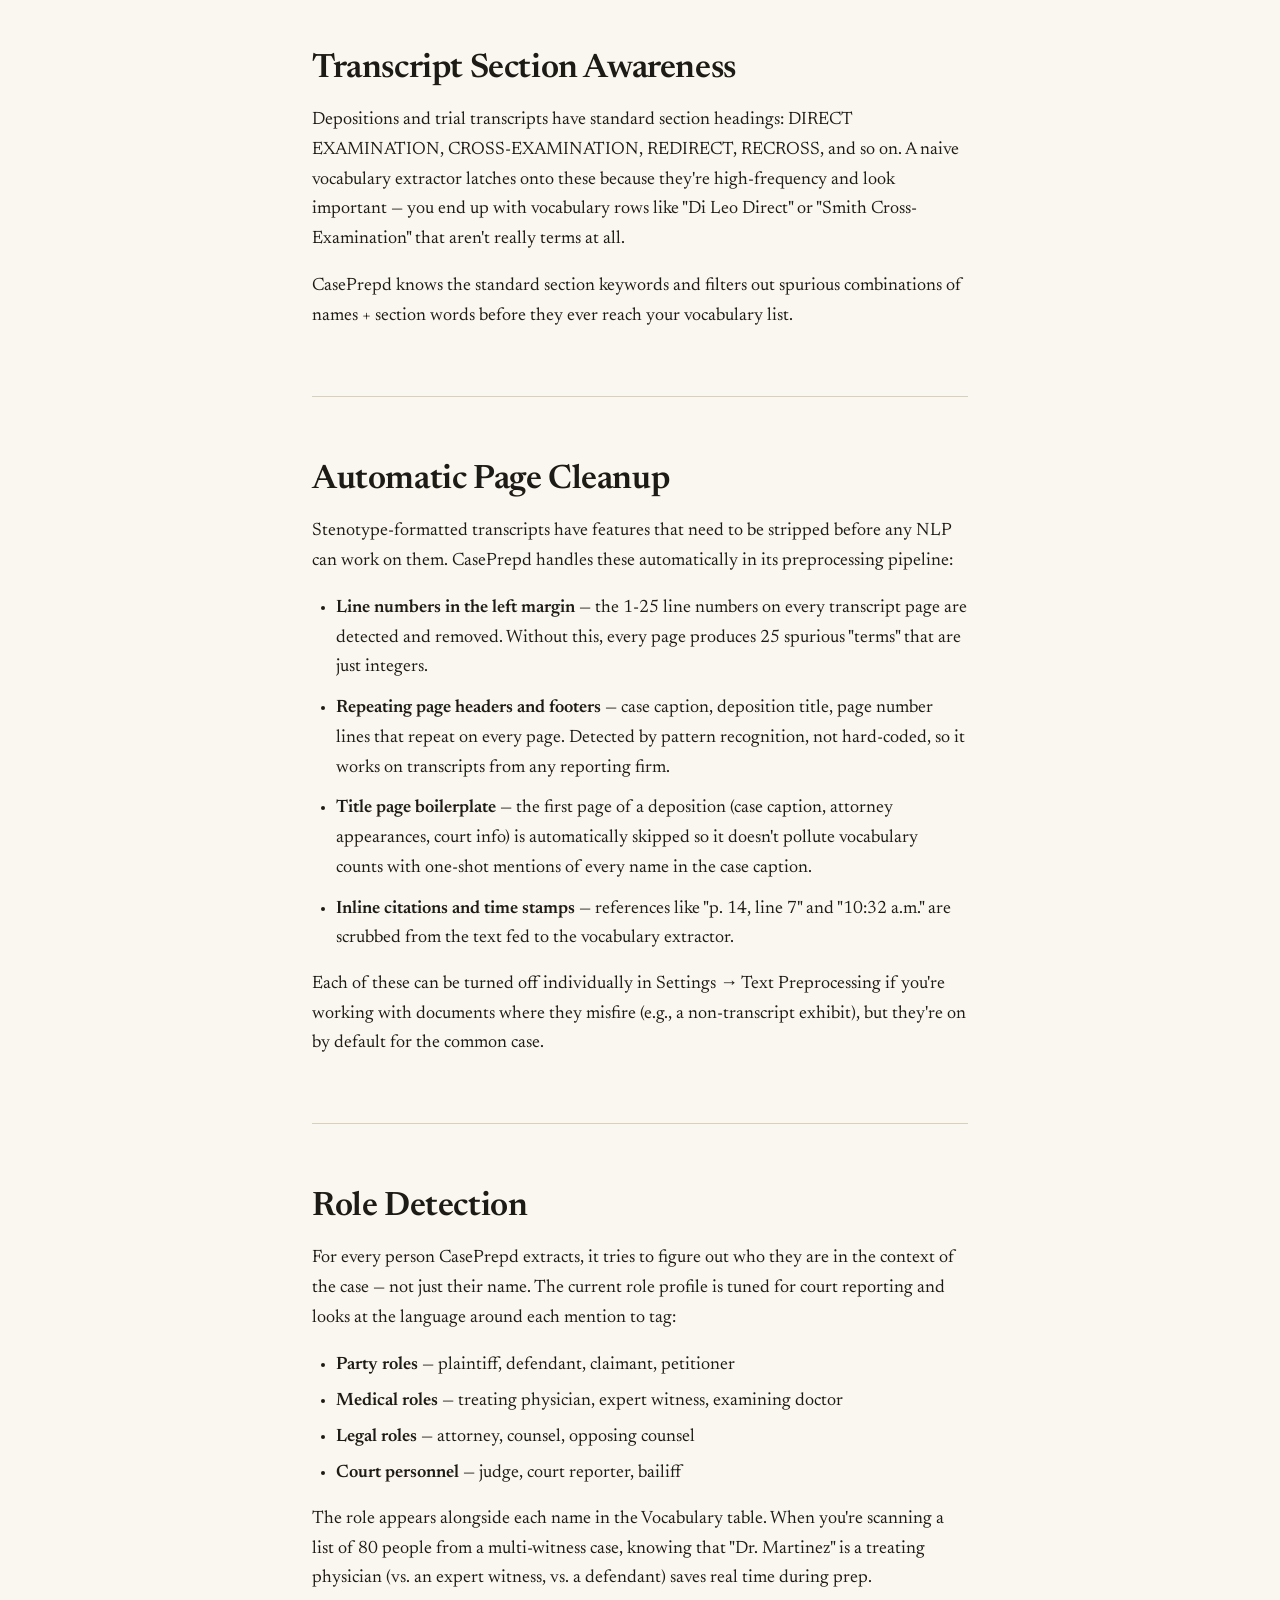
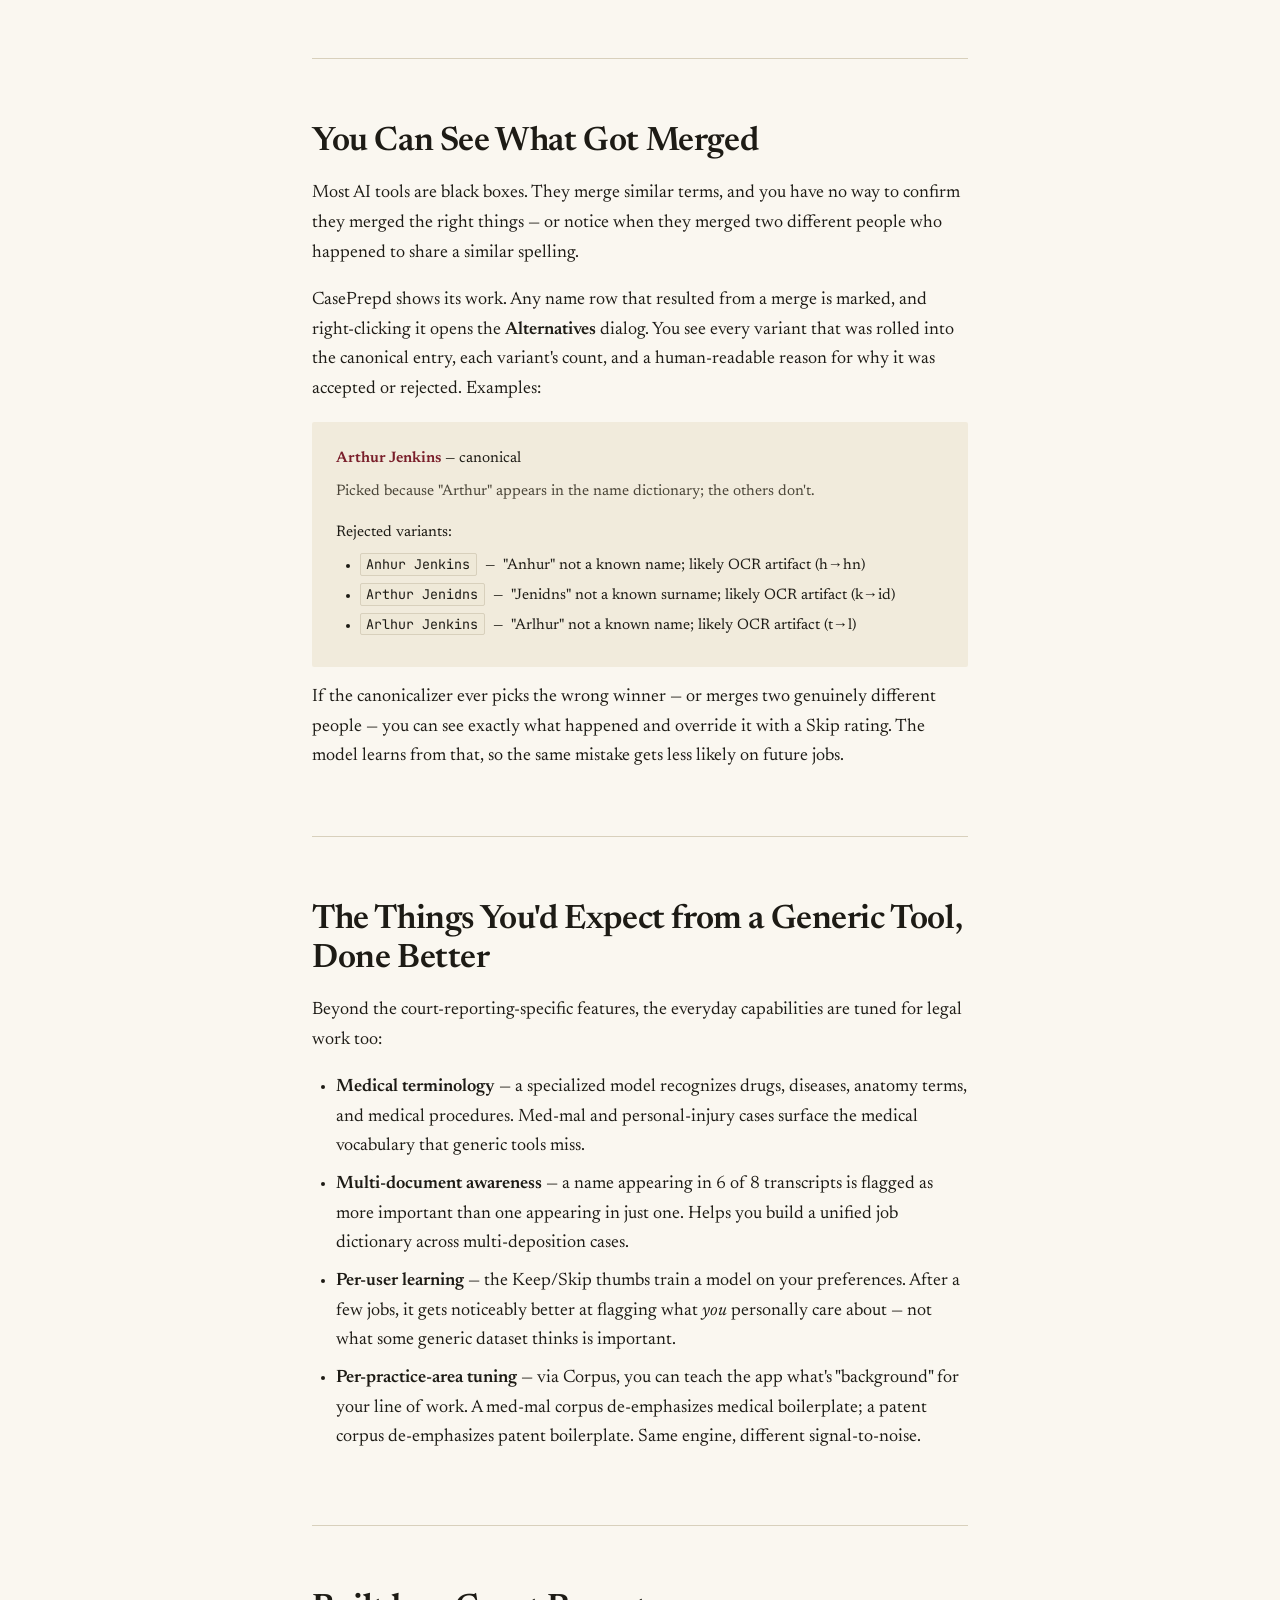
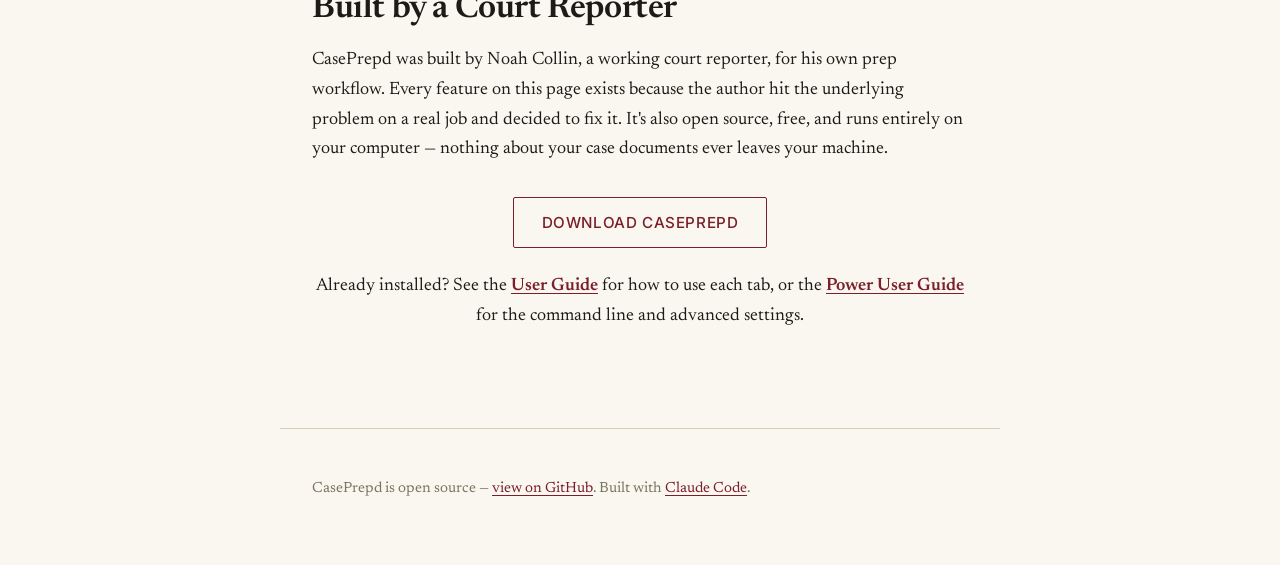
==== commit 9bcf30a7: "design: editorial-reference-manual redesign Replace generic SaaS-template look with editorial/docume" ====
--- a/built-for-court-reporters.html
+++ b/built-for-court-reporters.html
@@ -11,6 +11,9 @@
   <meta property="og:description" content="What makes CasePrepd different from a generic AI tool: court-reporting-specific features built by a court reporter.">
   <meta property="og:url" content="https://caseprepd-app.github.io/CaseSummarizer/built-for-court-reporters.html">
   <meta property="og:type" content="website">
+  <link rel="preconnect" href="https://fonts.googleapis.com">
+  <link rel="preconnect" href="https://fonts.gstatic.com" crossorigin>
+  <link href="https://fonts.googleapis.com/css2?family=Newsreader:ital,opsz,wght@0,6..72,400;0,6..72,500;0,6..72,600;0,6..72,700;1,6..72,400;1,6..72,500;1,6..72,600;1,6..72,700&family=Inter:wght@400;500;600&family=JetBrains+Mono:wght@400;500&display=swap" rel="stylesheet">
 </head>
 <body>
 
@@ -20,23 +23,27 @@
     <button class="hamburger" aria-label="Menu" aria-expanded="false">&#9776;</button>
     <div class="nav-links">
       <a href="index.html">Home</a>
-      <a href="#offline">Offline &amp; Private</a>
-      <a href="#why">Why This Matters</a>
+      <a href="#offline">Offline</a>
       <a href="#names">Name Canonicalizer</a>
-      <a href="#artifacts">Transcript Artifacts</a>
-      <a href="#sections">Section Awareness</a>
       <a href="#cleanup">Page Cleanup</a>
       <a href="#roles">Role Detection</a>
-      <a href="#transparency">Transparency</a>
-      <a href="guide.html">User Guide</a>
+      <div class="nav-dropdown">
+        <button type="button" aria-haspopup="true" aria-expanded="false">More</button>
+        <div class="nav-dropdown-menu" role="menu">
+          <span class="menu-eyebrow">Guides</span>
+          <a href="guide.html" role="menuitem">User Guide</a>
+          <a href="power-user.html" role="menuitem">Power User &amp; CLI</a>
+        </div>
+      </div>
     </div>
   </nav>
 </header>
 
 <main>
 
-<section class="hero" style="padding: 3rem 0 2rem;">
-  <h1 style="font-size: 2.2rem;">Built for Court Reporters</h1>
+<section class="hero" style="padding: 3.5rem 0 2.5rem;">
+  <span class="eyebrow">Documentation &middot; Domain Specifics</span>
+  <h1 style="font-size: clamp(2.2rem, 5vw, 3.4rem);">Built for Court Reporters</h1>
   <p class="subtitle">
     CasePrepd isn't a generic AI tool with a court-reporting label slapped
     on it. The logic inside was built by a working court reporter to handle
@@ -337,6 +344,11 @@
   </p>
 </footer>
 
+<div class="lightbox" id="lightbox" role="dialog" aria-modal="true" aria-label="Enlarged screenshot">
+  <button class="lightbox-close" aria-label="Close">&times;</button>
+  <img src="" alt="">
+</div>
+
 <script>
   const hamburger = document.querySelector('.hamburger');
   const navLinks = document.querySelector('.nav-links');
@@ -345,11 +357,37 @@
     hamburger.setAttribute('aria-expanded', open);
   });
   navLinks.addEventListener('click', (e) => {
+    if (e.target.closest('.nav-dropdown > button')) return;
     if (e.target.tagName === 'A') {
       navLinks.classList.remove('open');
       hamburger.setAttribute('aria-expanded', 'false');
     }
   });
+
+  // Lightbox
+  const lightbox = document.getElementById('lightbox');
+  const lightboxImg = lightbox.querySelector('img');
+  const lightboxClose = lightbox.querySelector('.lightbox-close');
+  function openLightbox(src, alt) {
+    lightboxImg.src = src;
+    lightboxImg.alt = alt || '';
+    lightbox.classList.add('open');
+    document.body.style.overflow = 'hidden';
+  }
+  function closeLightbox() {
+    lightbox.classList.remove('open');
+    lightboxImg.src = '';
+    document.body.style.overflow = '';
+  }
+  document.querySelectorAll('.screenshot-item img, .smartscreen-screenshot').forEach(img => {
+    img.addEventListener('click', () => openLightbox(img.src, img.alt));
+  });
+  lightbox.addEventListener('click', (e) => {
+    if (e.target === lightbox || e.target === lightboxImg || e.target === lightboxClose) closeLightbox();
+  });
+  document.addEventListener('keydown', (e) => {
+    if (e.key === 'Escape' && lightbox.classList.contains('open')) closeLightbox();
+  });
 </script>
 
 </body>
--- a/style.css
+++ b/style.css
@@ -1,240 +1,534 @@
-* {
-  margin: 0;
-  padding: 0;
-  box-sizing: border-box;
-}
-
-/* Offset in-page anchor scrolls so section headings clear the sticky banner.
-   Without this, clicking a nav link scrolls the section's top to viewport top,
-   where the sticky header overlays it. */
+/* CasePrepd — editorial reference-manual stylesheet
+   Serif typography, warm cream palette, oxblood accent, hairline rules.
+   Variable names kept compatible with existing inline styles in HTML
+   (--bg, --bg-light, --bg-card, --text, --text-muted, --accent, --radius). */
+
+* { margin: 0; padding: 0; box-sizing: border-box; }
+
 html {
-  scroll-padding-top: 98px;
+  scroll-padding-top: 92px;
+  -webkit-text-size-adjust: 100%;
 }
 
 :root {
-  --bg: #1a1a2e;
-  --bg-light: #16213e;
-  --bg-card: #0f3460;
-  --accent: #e94560;
-  --accent-hover: #ff6b81;
-  --text: #eee;
-  --text-muted: #aab;
-  --text-link: #7ec8e3;
-  --radius: 8px;
+  --paper:        #faf7f0;
+  --paper-deep:   #f1ebdc;
+  --paper-rule:   #d8d0bc;
+  --ink:          #1d1b15;
+  --ink-2:        #4b4639;
+  --ink-3:        #7a7460;
+  --accent:       #7a1f2b;
+  --accent-soft:  #a44352;
+  --accent-tint:  #efe2df;
+  --code-bg:      #efe9d8;
+  --shadow:       0 1px 0 rgba(29, 27, 21, 0.05),
+                  0 8px 24px -12px rgba(29, 27, 21, 0.18);
+  --radius:       2px;
+
+  /* Backwards-compatible aliases for inline styles already in HTML */
+  --bg:           var(--paper);
+  --bg-light:     var(--paper-deep);
+  --bg-card:      var(--paper-deep);
+  --text:         var(--ink);
+  --text-muted:   var(--ink-2);
+  --text-link:    var(--accent);
+  --accent-hover: var(--accent-soft);
+
+  --serif: "Newsreader", "Source Serif Pro", Georgia, "Times New Roman", serif;
+  --mono:  "JetBrains Mono", "SF Mono", Menlo, Consolas, monospace;
+  --sans:  "Inter", -apple-system, BlinkMacSystemFont, "Segoe UI", sans-serif;
+
+  --measure: 64ch;
 }
 
 body {
-  font-family: -apple-system, BlinkMacSystemFont, "Segoe UI", Roboto, Helvetica, Arial, sans-serif;
-  background: var(--bg);
-  color: var(--text);
-  line-height: 1.6;
-}
-
-/* Navigation */
+  font-family: var(--serif);
+  background: var(--paper);
+  color: var(--ink);
+  font-size: 18px;
+  line-height: 1.65;
+  font-feature-settings: "kern", "liga", "onum" 1;
+  -webkit-font-smoothing: antialiased;
+  -moz-osx-font-smoothing: grayscale;
+}
+
+/* Subtle paper grain */
+body::before {
+  content: "";
+  position: fixed;
+  inset: 0;
+  pointer-events: none;
+  z-index: 1;
+  opacity: 0.35;
+  background-image:
+    radial-gradient(rgba(29,27,21,0.025) 1px, transparent 1px),
+    radial-gradient(rgba(29,27,21,0.018) 1px, transparent 1px);
+  background-size: 3px 3px, 7px 7px;
+  background-position: 0 0, 1px 2px;
+}
+
+/* === HEADER / NAV === */
 header {
-  background: var(--bg-light);
-  border-bottom: 1px solid rgba(255,255,255,0.1);
+  background: rgba(250, 247, 240, 0.92);
+  backdrop-filter: blur(8px);
+  -webkit-backdrop-filter: blur(8px);
+  border-bottom: 1px solid var(--paper-rule);
   position: sticky;
   top: 0;
   z-index: 100;
 }
 
 nav {
-  max-width: 900px;
+  max-width: 1080px;
   margin: 0 auto;
-  padding: 1rem 1.5rem;
+  padding: 1.1rem 2rem;
   display: flex;
-  align-items: center;
+  align-items: baseline;
   justify-content: space-between;
+  gap: 1rem;
   flex-wrap: wrap;
-  gap: 0.5rem;
 }
 
 .logo {
-  font-size: 1.4rem;
+  font-family: var(--serif);
+  font-size: 1.55rem;
   font-weight: 700;
-  color: var(--accent);
+  font-style: italic;
+  color: var(--ink);
   text-decoration: none;
+  letter-spacing: -0.01em;
+  line-height: 1;
+}
+
+.logo::after {
+  content: " \00B7";
+  margin-left: 0.5rem;
+  color: var(--accent);
+  font-style: normal;
 }
 
 .hamburger {
   display: none;
   background: none;
-  border: none;
-  color: var(--text);
-  font-size: 1.6rem;
+  border: 1px solid var(--paper-rule);
+  border-radius: var(--radius);
+  color: var(--ink);
+  font-size: 1.2rem;
   cursor: pointer;
-  padding: 0.2rem 0.5rem;
+  padding: 0.3rem 0.7rem;
+  line-height: 1;
 }
 
 .nav-links {
   display: flex;
-  gap: 1.5rem;
+  gap: 1.6rem;
   flex-wrap: wrap;
+  align-items: baseline;
+  font-family: var(--serif);
+  font-size: 0.92rem;
+  letter-spacing: 0.02em;
 }
 
 .nav-links a {
-  color: var(--text-muted);
+  color: var(--ink-2);
   text-decoration: none;
-  font-size: 0.9rem;
-}
-
-.nav-links a:hover {
-  color: var(--text);
-}
-
-/* Main content */
+  border-bottom: 1px solid transparent;
+  padding-bottom: 2px;
+  transition: color 0.15s ease, border-color 0.15s ease;
+}
+
+.nav-links a:hover,
+.nav-links a:focus-visible {
+  color: var(--accent);
+  border-bottom-color: var(--accent);
+}
+
+.nav-dropdown { position: relative; }
+
+.nav-dropdown > button {
+  background: none;
+  border: none;
+  font: inherit;
+  color: var(--ink-2);
+  cursor: pointer;
+  padding: 0;
+  border-bottom: 1px solid transparent;
+  padding-bottom: 2px;
+}
+
+.nav-dropdown > button::after {
+  content: " \25BE";
+  font-size: 0.7em;
+  color: var(--ink-3);
+  margin-left: 2px;
+}
+
+.nav-dropdown > button:hover,
+.nav-dropdown:focus-within > button {
+  color: var(--accent);
+  border-bottom-color: var(--accent);
+}
+
+.nav-dropdown-menu {
+  position: absolute;
+  top: 100%;
+  right: 0;
+  margin-top: 0.6rem;
+  background: var(--paper);
+  border: 1px solid var(--paper-rule);
+  border-radius: var(--radius);
+  box-shadow: var(--shadow);
+  min-width: 240px;
+  padding: 0.5rem 0;
+  display: none;
+  z-index: 200;
+}
+
+.nav-dropdown:hover .nav-dropdown-menu,
+.nav-dropdown:focus-within .nav-dropdown-menu {
+  display: block;
+}
+
+.nav-dropdown-menu a {
+  display: block;
+  padding: 0.55rem 1.1rem;
+  color: var(--ink);
+  border-bottom: none;
+  font-size: 0.95rem;
+}
+
+.nav-dropdown-menu a:hover {
+  background: var(--paper-deep);
+  color: var(--accent);
+  border-bottom: none;
+}
+
+.nav-dropdown-menu .menu-eyebrow {
+  display: block;
+  padding: 0.4rem 1.1rem 0.2rem;
+  font-family: var(--sans);
+  font-size: 0.7rem;
+  text-transform: uppercase;
+  letter-spacing: 0.14em;
+  color: var(--ink-3);
+}
+
+/* === MAIN / SECTIONS === */
 main {
-  max-width: 900px;
+  max-width: 720px;
   margin: 0 auto;
-  padding: 0 1.5rem;
+  padding: 0 2rem;
+  position: relative;
+  z-index: 2;
 }
 
 section {
-  padding: 3rem 0;
-  border-bottom: 1px solid rgba(255,255,255,0.05);
-}
-
-section:last-child {
-  border-bottom: none;
+  padding: 4rem 0;
+  border-bottom: 1px solid var(--paper-rule);
+}
+
+section:last-child { border-bottom: none; }
+
+.eyebrow {
+  font-family: var(--sans);
+  font-size: 0.72rem;
+  font-weight: 600;
+  text-transform: uppercase;
+  letter-spacing: 0.18em;
+  color: var(--accent);
+  margin-bottom: 0.8rem;
+  display: block;
+}
+
+/* === TYPOGRAPHY === */
+h1, h2, h3, h4 {
+  font-family: var(--serif);
+  color: var(--ink);
+  font-weight: 600;
+  line-height: 1.15;
+  letter-spacing: -0.012em;
 }
 
 h1 {
-  font-size: 3rem;
-  font-weight: 800;
-  color: var(--accent);
-  margin-bottom: 0.5rem;
+  font-size: clamp(2.6rem, 6vw, 4.2rem);
+  font-weight: 700;
+  margin-bottom: 0.4rem;
 }
 
 h2 {
-  font-size: 1.8rem;
-  font-weight: 700;
-  margin-bottom: 1.5rem;
-  color: var(--text);
+  font-size: clamp(1.6rem, 3vw, 2.1rem);
+  margin-bottom: 1.1rem;
+  font-weight: 600;
 }
 
 h3 {
-  font-size: 1.2rem;
+  font-size: 1.15rem;
   font-weight: 600;
   margin-bottom: 0.5rem;
-  color: var(--accent);
-}
-
-/* Hero */
+  color: var(--ink);
+  letter-spacing: -0.005em;
+}
+
+p { margin-bottom: 1.1rem; }
+p:last-child { margin-bottom: 0; }
+
+a { color: var(--accent); text-decoration: underline; text-decoration-thickness: 1px; text-underline-offset: 3px; }
+a:hover { color: var(--accent-soft); }
+
+strong { font-weight: 600; }
+em { font-style: italic; }
+
+code {
+  font-family: var(--mono);
+  font-size: 0.88em;
+  background: var(--code-bg);
+  padding: 0.1em 0.4em;
+  border-radius: var(--radius);
+  color: var(--ink);
+  border: 1px solid var(--paper-rule);
+}
+
+pre {
+  background: var(--code-bg) !important;
+  border: 1px solid var(--paper-rule) !important;
+  border-left: 3px solid var(--accent) !important;
+  border-radius: var(--radius) !important;
+  padding: 1rem 1.2rem !important;
+  overflow-x: auto;
+  margin: 1.3rem 0 !important;
+  font-family: var(--mono);
+  font-size: 0.88rem;
+  line-height: 1.55;
+}
+
+pre code {
+  background: none !important;
+  border: none !important;
+  padding: 0 !important;
+  font-size: inherit;
+  color: var(--ink) !important;
+}
+
+/* === HERO === */
 .hero {
-  text-align: center;
-  padding: 4rem 0 3rem;
+  text-align: left;
+  padding: 5rem 0 4rem;
+  border-bottom: 1px solid var(--paper-rule);
+}
+
+.hero h1 {
+  font-style: italic;
+  letter-spacing: -0.02em;
 }
 
 .tagline {
-  font-size: 1.4rem;
-  color: var(--text-muted);
-  margin-bottom: 1rem;
+  font-size: clamp(1.15rem, 2vw, 1.45rem);
+  color: var(--ink-2);
+  font-style: italic;
+  margin-bottom: 1.6rem;
+  font-weight: 400;
+  line-height: 1.35;
 }
 
 .subtitle {
   font-size: 1.1rem;
-  max-width: 600px;
-  margin: 0 auto 1rem;
-  color: var(--text);
+  max-width: var(--measure);
+  margin: 0 0 1.2rem;
+  color: var(--ink);
 }
 
 .built-for {
   font-size: 1rem;
-  color: var(--text-muted);
-  font-style: italic;
-  margin-bottom: 2rem;
+  color: var(--ink-2);
+  font-style: italic;
+  margin-bottom: 2.2rem;
+  max-width: var(--measure);
+  padding-left: 1rem;
+  border-left: 2px solid var(--accent);
 }
 
 .attribution {
-  margin-top: 2rem;
-  font-size: 0.9rem;
-  color: var(--text-muted);
-}
-
-/* CTA */
+  margin-top: 2.2rem;
+  font-size: 0.92rem;
+  color: var(--ink-3);
+  font-style: italic;
+}
+
+/* === CTA BUTTON === */
 .cta-button {
   display: inline-block;
-  background: var(--accent);
-  color: #fff;
-  padding: 0.8rem 2rem;
+  background: var(--paper);
+  color: var(--accent);
+  border: 1px solid var(--accent);
+  padding: 0.75rem 1.7rem;
   border-radius: var(--radius);
   text-decoration: none;
+  font-family: var(--sans);
+  font-weight: 500;
+  font-size: 0.95rem;
+  letter-spacing: 0.04em;
+  text-transform: uppercase;
+  transition: background 0.18s ease, color 0.18s ease;
+}
+
+.cta-button:hover {
+  background: var(--accent);
+  color: var(--paper);
+}
+
+/* === "IN THIS ISSUE" TOC === */
+.toc {
+  margin-top: 3rem;
+  padding-top: 2rem;
+  border-top: 1px solid var(--paper-rule);
+}
+
+.toc-eyebrow {
+  font-family: var(--sans);
+  font-size: 0.72rem;
+  text-transform: uppercase;
+  letter-spacing: 0.18em;
+  color: var(--ink-3);
+  margin-bottom: 1.2rem;
   font-weight: 600;
-  font-size: 1.1rem;
-  transition: background 0.2s;
-}
-
-.cta-button:hover {
-  background: var(--accent-hover);
-}
-
-/* Features */
+}
+
+.toc-list {
+  list-style: none;
+  padding: 0;
+  display: grid;
+  grid-template-columns: repeat(auto-fit, minmax(220px, 1fr));
+  gap: 0.4rem 2rem;
+  font-size: 0.98rem;
+}
+
+.toc-list li {
+  display: flex;
+  align-items: baseline;
+  border-bottom: 1px dotted var(--paper-rule);
+  padding: 0.4rem 0;
+}
+
+.toc-list a {
+  color: var(--ink);
+  text-decoration: none;
+  flex: 1;
+  font-style: italic;
+}
+
+.toc-list a:hover { color: var(--accent); }
+
+.toc-list .toc-num {
+  font-family: var(--mono);
+  color: var(--ink-3);
+  font-size: 0.78rem;
+  margin-right: 0.6rem;
+  letter-spacing: 0.02em;
+  font-style: normal;
+}
+
+/* === FEATURES — editorial, not cards === */
+.features { padding-top: 4rem; }
+
 .feature-grid {
+  display: block;
+  margin-bottom: 1.5rem;
+}
+
+.feature-card {
+  background: transparent !important;
+  padding: 0 !important;
+  border: none !important;
+  border-radius: 0 !important;
+  margin-bottom: 2.5rem;
+  padding-bottom: 2.5rem !important;
+  border-bottom: 1px solid var(--paper-rule) !important;
   display: grid;
-  grid-template-columns: repeat(auto-fit, minmax(250px, 1fr));
-  gap: 1.5rem;
-  margin-bottom: 1.5rem;
-}
-
-.feature-card {
-  background: var(--bg-card);
-  padding: 1.5rem;
-  border-radius: var(--radius);
-  border: 1px solid rgba(255,255,255,0.08);
+  grid-template-columns: 180px 1fr;
+  gap: 2.5rem;
+  align-items: start;
+}
+
+.feature-card:last-child {
+  border-bottom: none !important;
+  margin-bottom: 0;
+  padding-bottom: 0 !important;
+}
+
+.feature-card h3 {
+  font-family: var(--serif);
+  font-size: 1.2rem;
+  color: var(--ink);
+  margin: 0;
+  font-weight: 600;
+  font-style: italic;
+  border-top: 2px solid var(--accent);
+  display: inline-block;
+  padding-top: 0.7rem;
 }
 
 .feature-card p {
-  color: var(--text-muted);
+  color: var(--ink-2);
+  font-size: 1rem;
+  margin: 0;
+}
+
+.export-note {
+  text-align: left;
+  color: var(--ink-3);
+  font-style: italic;
+  margin-top: 2rem;
   font-size: 0.95rem;
-}
-
-.export-note {
-  text-align: center;
-  color: var(--text-muted);
-  font-style: italic;
-}
-
-/* Screenshots */
-.screenshots {
-  text-align: center;
-}
-
-.screenshot-item {
-  margin-bottom: 2.5rem;
-}
-
-.screenshot-item:last-child {
-  margin-bottom: 0;
-}
+  padding-top: 1rem;
+  border-top: 1px solid var(--paper-rule);
+}
+
+/* === SCREENSHOTS === */
+.screenshots { text-align: left; }
+
+.screenshot-item { margin-bottom: 3.5rem; }
+.screenshot-item:last-child { margin-bottom: 0; }
 
 .screenshot-label {
-  font-size: 1.05rem;
+  font-family: var(--sans);
+  font-size: 0.72rem;
+  text-transform: uppercase;
+  letter-spacing: 0.18em;
+  color: var(--accent);
+  margin-bottom: 1rem;
   font-weight: 600;
-  color: var(--text-muted);
-  margin-bottom: 0.8rem;
 }
 
 .screenshot-item img {
   max-width: 100%;
+  display: block;
   border-radius: var(--radius);
-  border: 1px solid rgba(255,255,255,0.1);
-  box-shadow: 0 4px 20px rgba(0,0,0,0.4);
+  border: 1px solid var(--paper-rule);
+  box-shadow: var(--shadow);
+  cursor: zoom-in;
+  transition: transform 0.25s ease, box-shadow 0.25s ease;
+}
+
+.screenshot-item img:hover {
+  transform: translateY(-1px);
+  box-shadow: 0 1px 0 rgba(29,27,21,0.05),
+              0 18px 36px -16px rgba(29,27,21,0.28);
 }
 
 .screenshot-description {
   text-align: left;
-  max-width: 700px;
-  margin: 1rem auto 0;
-  color: var(--text-muted);
-  font-size: 0.95rem;
+  max-width: var(--measure);
+  margin: 1.2rem 0 0;
+  color: var(--ink-2);
+  font-size: 1rem;
   line-height: 1.6;
 }
 
-/* Annotated screenshot with numbered callouts */
+/* Annotated screenshot */
 .annotated-screenshot {
   position: relative;
   display: inline-block;
+  max-width: 100%;
 }
 
 .callout {
@@ -242,14 +536,15 @@
   width: 28px;
   height: 28px;
   background: var(--accent);
-  color: #fff;
+  color: var(--paper);
   border-radius: 50%;
-  font-size: 0.85rem;
+  font-family: var(--sans);
+  font-size: 0.78rem;
   font-weight: 700;
   line-height: 28px;
   text-align: center;
-  box-shadow: 0 2px 8px rgba(0,0,0,0.5);
-  border: 2px solid rgba(255,255,255,0.9);
+  box-shadow: 0 2px 8px rgba(29,27,21,0.4);
+  border: 2px solid var(--paper);
   pointer-events: none;
 }
 
@@ -261,31 +556,36 @@
 
 .callout-legend {
   text-align: left;
-  max-width: 520px;
-  margin: 1.2rem auto 0;
-  padding-left: 1.2rem;
+  max-width: var(--measure);
+  margin: 1.4rem 0 0;
+  padding-left: 0;
   list-style: none;
   counter-reset: legend;
 }
 
 .callout-legend li {
   counter-increment: legend;
-  padding: 0.3rem 0 0.3rem 2rem;
+  padding: 0.5rem 0 0.5rem 2.4rem;
   position: relative;
-  color: var(--text-muted);
-  font-size: 0.92rem;
-}
+  color: var(--ink-2);
+  font-size: 0.95rem;
+  border-bottom: 1px dotted var(--paper-rule);
+}
+
+.callout-legend li:last-child { border-bottom: none; }
 
 .callout-legend li::before {
   content: counter(legend);
   position: absolute;
   left: 0;
+  top: 0.55rem;
   width: 22px;
   height: 22px;
   background: var(--accent);
-  color: #fff;
+  color: var(--paper);
   border-radius: 50%;
-  font-size: 0.75rem;
+  font-family: var(--sans);
+  font-size: 0.7rem;
   font-weight: 700;
   line-height: 22px;
   text-align: center;
@@ -295,42 +595,41 @@
   .callout { width: 22px; height: 22px; font-size: 0.7rem; line-height: 22px; }
 }
 
-/* Audience */
-.audience ul {
-  list-style: none;
-  padding: 0;
-}
+/* === AUDIENCE === */
+.audience ul { list-style: none; padding: 0; }
 
 .audience li {
+  padding: 0.65rem 0 0.65rem 1.8rem;
+  position: relative;
+  color: var(--ink-2);
+  border-bottom: 1px dotted var(--paper-rule);
+  font-size: 1rem;
+}
+
+.audience li:last-child { border-bottom: none; }
+
+.audience li::before {
+  content: "\2014";
+  position: absolute;
+  left: 0;
+  color: var(--accent);
+  font-weight: bold;
+}
+
+/* === HOW IT WORKS === */
+.how-it-works p {
+  margin-bottom: 1.1rem;
+  color: var(--ink-2);
+  max-width: var(--measure);
+}
+
+/* === REQUIREMENTS === */
+.requirements ul { list-style: none; padding: 0; }
+
+.requirements li {
   padding: 0.5rem 0 0.5rem 1.5rem;
   position: relative;
-  color: var(--text-muted);
-}
-
-.audience li::before {
-  content: "\2713";
-  position: absolute;
-  left: 0;
-  color: var(--accent);
-  font-weight: bold;
-}
-
-/* How it works */
-.how-it-works p {
-  margin-bottom: 1rem;
-  color: var(--text-muted);
-}
-
-/* Requirements */
-.requirements ul {
-  list-style: none;
-  padding: 0;
-}
-
-.requirements li {
-  padding: 0.4rem 0 0.4rem 1.5rem;
-  position: relative;
-  color: var(--text-muted);
+  color: var(--ink-2);
 }
 
 .requirements li::before {
@@ -340,155 +639,361 @@
   color: var(--accent);
 }
 
-/* Getting Started */
-.getting-started {
-  text-align: center;
-}
-
-.steps {
+/* === GETTING STARTED === */
+.getting-started { text-align: left; }
+
+.steps { display: block; margin-top: 1.5rem; }
+
+.step {
+  background: transparent !important;
+  padding: 0 !important;
+  border: none !important;
+  border-radius: 0 !important;
+  margin-bottom: 1.8rem;
+  padding-bottom: 1.8rem !important;
+  border-bottom: 1px solid var(--paper-rule) !important;
   display: grid;
-  grid-template-columns: repeat(auto-fit, minmax(200px, 1fr));
-  gap: 1.5rem;
-  margin-top: 1rem;
-}
-
-.step {
-  background: var(--bg-card);
-  padding: 1.5rem;
-  border-radius: var(--radius);
-  border: 1px solid rgba(255,255,255,0.08);
+  grid-template-columns: 90px 1fr;
+  gap: 1.8rem;
+  align-items: baseline;
+}
+
+.step:last-child {
+  border-bottom: none !important;
+  margin-bottom: 0;
+  padding-bottom: 0 !important;
 }
 
 .step-number {
   display: inline-block;
-  width: 32px;
-  height: 32px;
-  background: var(--accent);
-  color: #fff;
-  border-radius: 50%;
-  font-size: 1rem;
-  font-weight: 700;
-  line-height: 32px;
-  text-align: center;
-  margin-bottom: 0.8rem;
+  width: auto;
+  height: auto;
+  background: none !important;
+  color: var(--accent) !important;
+  border-radius: 0 !important;
+  font-family: var(--serif);
+  font-size: 2.6rem;
+  font-weight: 400;
+  font-style: italic;
+  line-height: 1;
+  text-align: left;
+  margin-bottom: 0;
+}
+
+.step h3 {
+  font-style: italic;
+  font-weight: 600;
+  margin-bottom: 0.35rem;
+  color: var(--ink);
 }
 
 .step p {
-  color: var(--text-muted);
-  font-size: 0.95rem;
-}
-
-/* Download */
-.download {
-  text-align: center;
-}
+  color: var(--ink-2);
+  font-size: 0.98rem;
+  margin: 0;
+}
+
+/* === DOWNLOAD === */
+.download { text-align: left; }
 
 .version-info {
-  font-size: 0.9rem;
-  color: var(--text-muted);
-  margin-top: 0.5rem;
+  font-size: 0.88rem;
+  color: var(--ink-3);
+  margin-top: 0.8rem;
+  font-family: var(--mono);
+  letter-spacing: 0.02em;
 }
 
 .download-hint {
   font-size: 0.95rem;
-  color: var(--text-muted);
+  color: var(--ink-2);
   margin-top: 0.3rem;
-}
-
-.download > p {
-  margin-bottom: 2rem;
-}
+  font-style: italic;
+}
+
+.download > p { margin-bottom: 1.6rem; }
 
 .smartscreen-warning {
-  background: var(--bg-card);
-  border: 1px solid rgba(233, 69, 96, 0.3);
+  background: var(--paper-deep);
+  border: 1px solid var(--paper-rule);
+  border-left: 3px solid var(--accent);
   border-radius: var(--radius);
-  padding: 1.5rem;
+  padding: 1.5rem 1.8rem;
   text-align: left;
-  margin-top: 1rem;
+  margin-top: 1.5rem;
 }
 
 .smartscreen-warning h3 {
-  margin-bottom: 0.8rem;
+  margin-bottom: 0.7rem;
+  color: var(--ink);
+  font-style: italic;
 }
 
 .smartscreen-warning p {
-  color: var(--text-muted);
-  margin-bottom: 0.5rem;
-  font-size: 0.95rem;
+  color: var(--ink-2);
+  margin-bottom: 0.6rem;
+  font-size: 0.97rem;
 }
 
 .smartscreen-screenshot {
   max-width: 100%;
   border-radius: var(--radius);
-  border: 1px solid rgba(255,255,255,0.1);
-  box-shadow: 0 4px 20px rgba(0,0,0,0.4);
+  border: 1px solid var(--paper-rule);
+  box-shadow: var(--shadow);
   margin: 1rem 0;
-}
-
-/* FAQ */
+  cursor: zoom-in;
+}
+
+/* === FAQ === */
 details {
-  background: var(--bg-card);
-  border: 1px solid rgba(255,255,255,0.08);
-  border-radius: var(--radius);
-  margin-bottom: 0.8rem;
-  padding: 1rem 1.5rem;
-}
+  background: transparent !important;
+  border: none !important;
+  border-bottom: 1px solid var(--paper-rule) !important;
+  border-radius: 0 !important;
+  margin-bottom: 0 !important;
+  padding: 1.2rem 0 !important;
+}
+
+details:last-of-type { border-bottom: 1px solid var(--paper-rule) !important; }
 
 summary {
   cursor: pointer;
   font-weight: 600;
-  font-size: 1.05rem;
-  color: var(--text);
-}
-
-summary:hover {
-  color: var(--accent);
-}
+  font-style: italic;
+  font-size: 1.1rem;
+  color: var(--ink);
+  list-style: none;
+  position: relative;
+  padding-left: 1.6rem;
+  transition: color 0.15s ease;
+}
+
+summary::-webkit-details-marker { display: none; }
+
+summary::before {
+  content: "+";
+  position: absolute;
+  left: 0;
+  top: -0.05em;
+  color: var(--accent);
+  font-family: var(--sans);
+  font-weight: 400;
+  font-style: normal;
+  font-size: 1.3rem;
+  line-height: 1;
+}
+
+details[open] summary::before { content: "\2212"; }
+
+summary:hover { color: var(--accent); }
 
 details p {
-  margin-top: 0.8rem;
-  color: var(--text-muted);
+  margin-top: 0.9rem;
+  margin-left: 1.6rem;
+  color: var(--ink-2);
+  font-size: 1rem;
+}
+
+/* === TABLES (power-user.html) === */
+table {
+  width: 100%;
+  border-collapse: collapse;
+  margin-top: 1rem;
   font-size: 0.95rem;
 }
 
-/* Footer */
+table th {
+  text-align: left;
+  padding: 0.7rem 0.6rem !important;
+  border-bottom: 2px solid var(--ink) !important;
+  background: transparent !important;
+  font-family: var(--sans);
+  font-size: 0.72rem !important;
+  text-transform: uppercase;
+  letter-spacing: 0.14em;
+  color: var(--ink) !important;
+  font-weight: 600;
+}
+
+table td {
+  padding: 0.7rem 0.6rem !important;
+  border-bottom: 1px solid var(--paper-rule) !important;
+  vertical-align: top;
+  color: var(--ink-2);
+}
+
+table tr:hover td { background: var(--paper-deep); }
+
+/* === FOOTER === */
 footer {
-  max-width: 900px;
-  margin: 0 auto;
-  padding: 2rem 1.5rem;
-  text-align: center;
-  color: var(--text-muted);
-  font-size: 0.9rem;
-}
+  max-width: 720px;
+  margin: 2rem auto 0;
+  padding: 3rem 2rem 4rem;
+  text-align: left;
+  color: var(--ink-3);
+  font-size: 0.92rem;
+  position: relative;
+  z-index: 2;
+  border-top: 1px solid var(--paper-rule);
+}
+
+footer p { margin-bottom: 0.4rem; }
 
 footer a {
-  color: var(--text-link);
-  text-decoration: none;
-}
-
-footer a:hover {
+  color: var(--accent);
   text-decoration: underline;
-}
-
-/* General links */
-a {
-  color: var(--text-link);
-}
-
-/* Responsive */
-@media (max-width: 600px) {
-  h1 { font-size: 2rem; }
-  .tagline { font-size: 1.1rem; }
+  text-decoration-thickness: 1px;
+  text-underline-offset: 3px;
+}
+
+footer a:hover { color: var(--accent-soft); }
+
+footer .support { margin-top: 1.2rem; font-style: italic; }
+
+/* === LIGHTBOX === */
+.lightbox {
+  position: fixed;
+  inset: 0;
+  background: rgba(29, 27, 21, 0.92);
+  display: none;
+  align-items: center;
+  justify-content: center;
+  z-index: 1000;
+  padding: 2rem;
+  cursor: zoom-out;
+  opacity: 0;
+  transition: opacity 0.18s ease;
+}
+
+.lightbox.open {
+  display: flex;
+  opacity: 1;
+}
+
+.lightbox img {
+  max-width: 95vw;
+  max-height: 92vh;
+  box-shadow: 0 8px 60px -8px rgba(0,0,0,0.6);
+  border-radius: var(--radius);
+  cursor: zoom-out;
+}
+
+.lightbox-close {
+  position: absolute;
+  top: 1.2rem;
+  right: 1.5rem;
+  background: none;
+  border: 1px solid rgba(250,247,240,0.4);
+  color: var(--paper);
+  font-size: 1.5rem;
+  width: 38px;
+  height: 38px;
+  line-height: 1;
+  border-radius: 50%;
+  cursor: pointer;
+  font-family: var(--sans);
+}
+
+.lightbox-close:hover {
+  background: rgba(250,247,240,0.1);
+  border-color: var(--paper);
+}
+
+/* === RESPONSIVE === */
+@media (max-width: 760px) {
+  main { padding: 0 1.4rem; }
+  nav { padding: 0.9rem 1.4rem; }
+  footer { padding: 2rem 1.4rem 3rem; }
+  body { font-size: 17px; }
+
+  .hero { padding: 3rem 0 2.5rem; }
+  section { padding: 3rem 0; }
+
+  .feature-card {
+    grid-template-columns: 1fr;
+    gap: 0.5rem;
+  }
+
+  .step {
+    grid-template-columns: 60px 1fr;
+    gap: 1rem;
+  }
+
+  .step-number { font-size: 2rem; }
+
   nav { flex-wrap: wrap; }
   .hamburger { display: block; }
+
   .nav-links {
     display: none;
     width: 100%;
     flex-direction: column;
-    gap: 0.8rem;
-    text-align: center;
-    padding-top: 0.8rem;
+    gap: 1rem;
+    padding-top: 1rem;
+    font-size: 1rem;
   }
+
   .nav-links.open { display: flex; }
-}
+
+  .nav-dropdown-menu {
+    position: static;
+    display: block;
+    box-shadow: none;
+    border: none;
+    border-left: 2px solid var(--paper-rule);
+    margin: 0.3rem 0 0.3rem 1rem;
+    padding: 0;
+    background: transparent;
+    min-width: 0;
+  }
+
+  .nav-dropdown-menu a { padding: 0.4rem 1rem; }
+  .nav-dropdown-menu .menu-eyebrow { display: none; }
+  .nav-dropdown > button::after { display: none; }
+}
+
+/* === PRINT === */
+@media print {
+  html { scroll-padding-top: 0; }
+  body {
+    background: white;
+    color: black;
+    font-size: 11pt;
+  }
+  body::before { display: none; }
+  header, footer, .hamburger, .cta-button, .lightbox, .toc {
+    display: none !important;
+  }
+  main { max-width: none; padding: 0; }
+  section { padding: 1rem 0; border-bottom: 1px solid #999; break-inside: avoid; }
+  a { color: black; text-decoration: underline; }
+  a[href^="http"]::after {
+    content: " (" attr(href) ")";
+    font-size: 0.8em;
+    color: #444;
+  }
+  h1, h2, h3 { color: black; break-after: avoid; }
+  pre, code { background: #f5f5f5 !important; color: black !important; border: 1px solid #ccc !important; }
+  .smartscreen-warning, .feature-card, .step {
+    background: white; border-color: #999;
+    break-inside: avoid;
+  }
+  details { break-inside: avoid; }
+  details > summary { font-weight: bold; }
+  details > summary::before { content: ""; }
+  details:not([open]) > *:not(summary) { display: block !important; }
+  img { max-width: 100% !important; page-break-inside: avoid; }
+  .callout { display: none; }
+}
+
+/* === PRISM.JS SYNTAX HIGHLIGHTING (custom theme for power-user CLI) === */
+.token.comment  { color: var(--ink-3); font-style: italic; }
+.token.string   { color: #6a4232; }
+.token.keyword,
+.token.builtin  { color: var(--accent); font-weight: 600; }
+.token.function { color: #3a5a78; }
+.token.operator,
+.token.punctuation { color: var(--ink-2); }
+.token.parameter { color: #8a6c2a; }
+.token.number    { color: #6a4232; }
+.token.variable  { color: #3a5a78; }
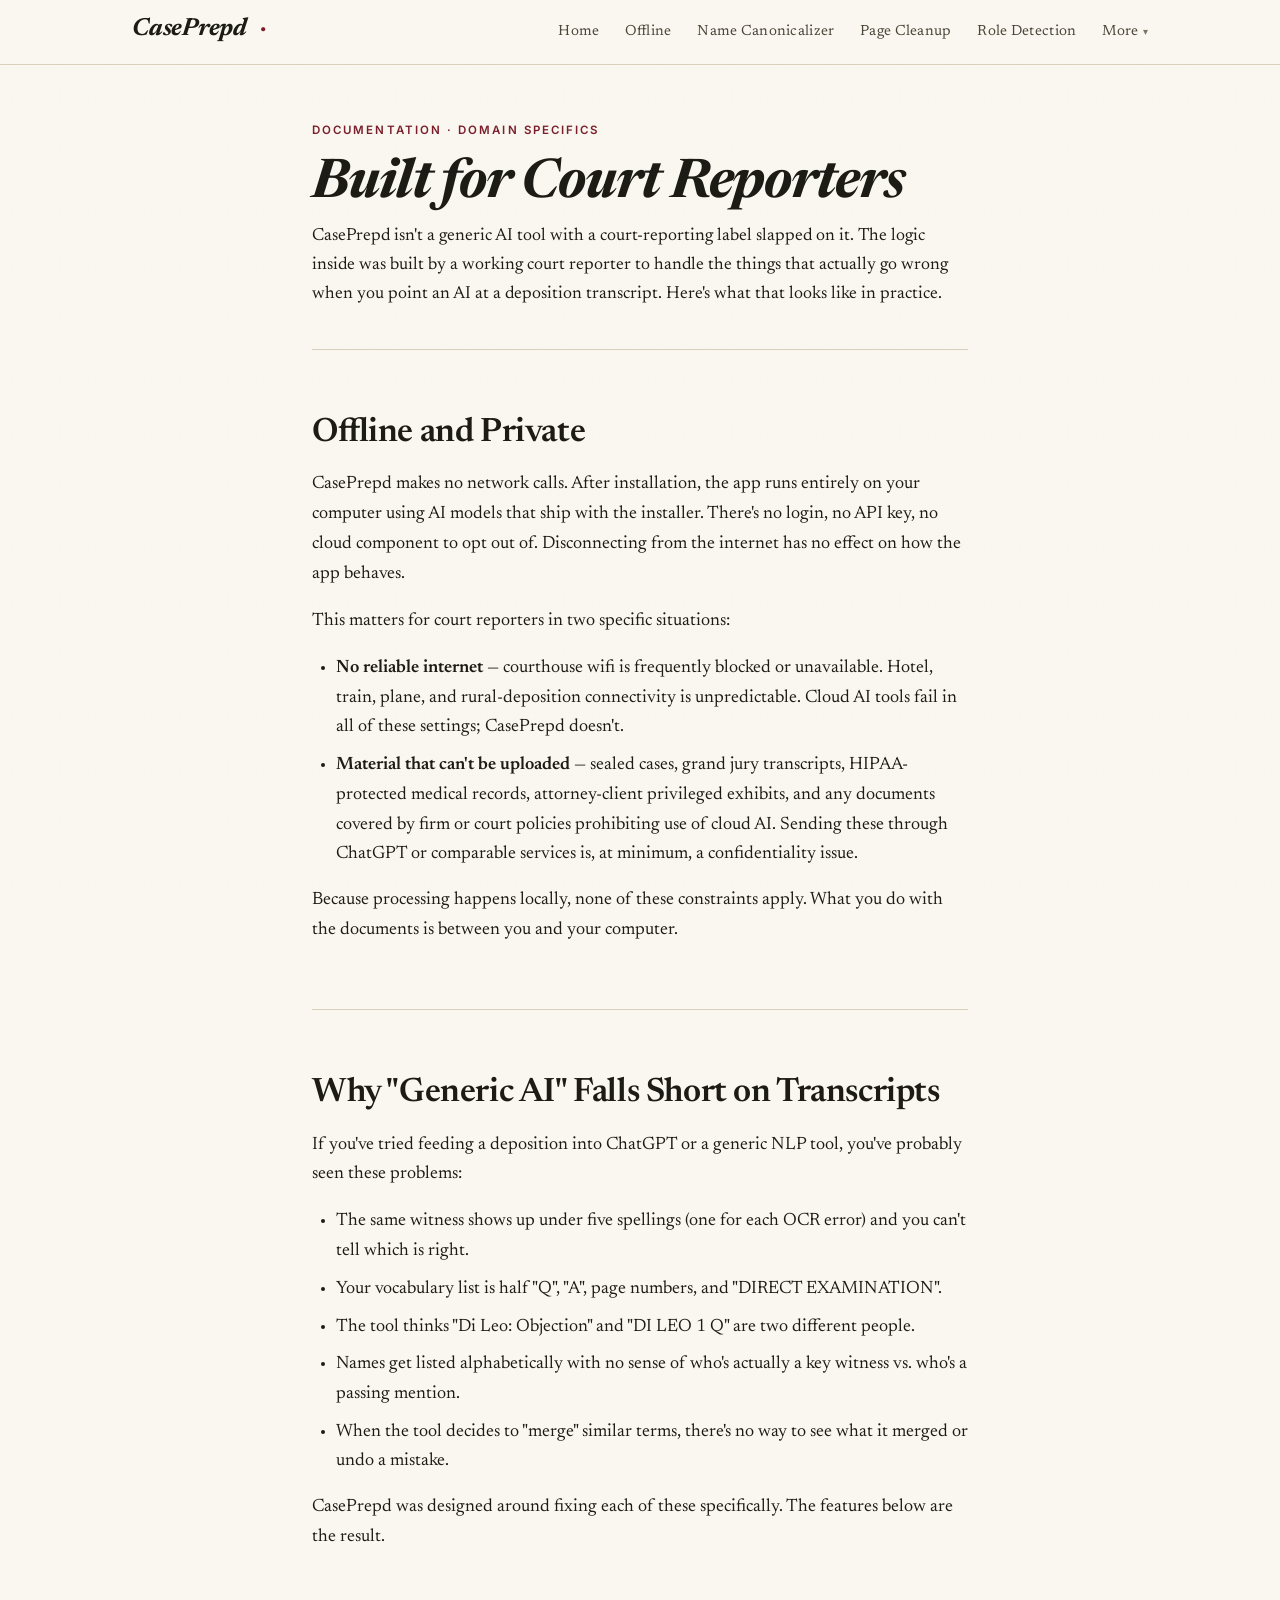
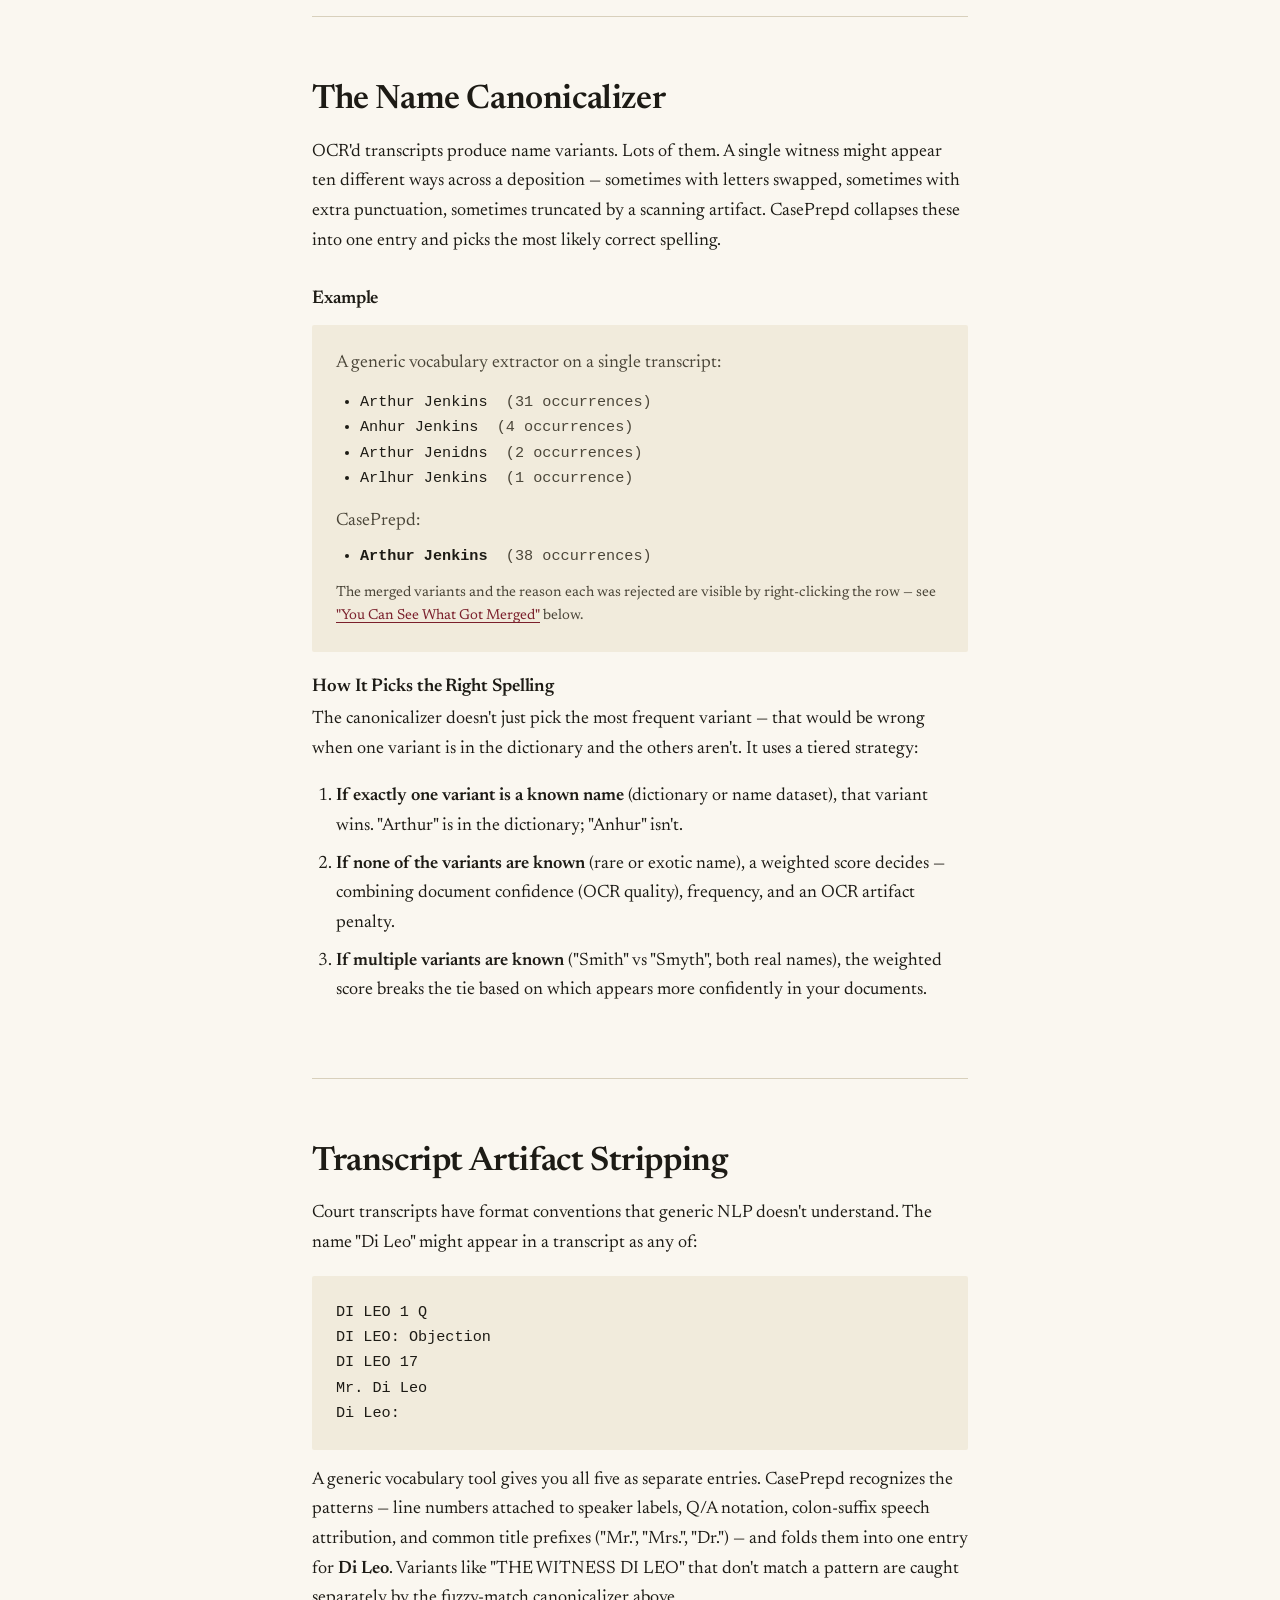
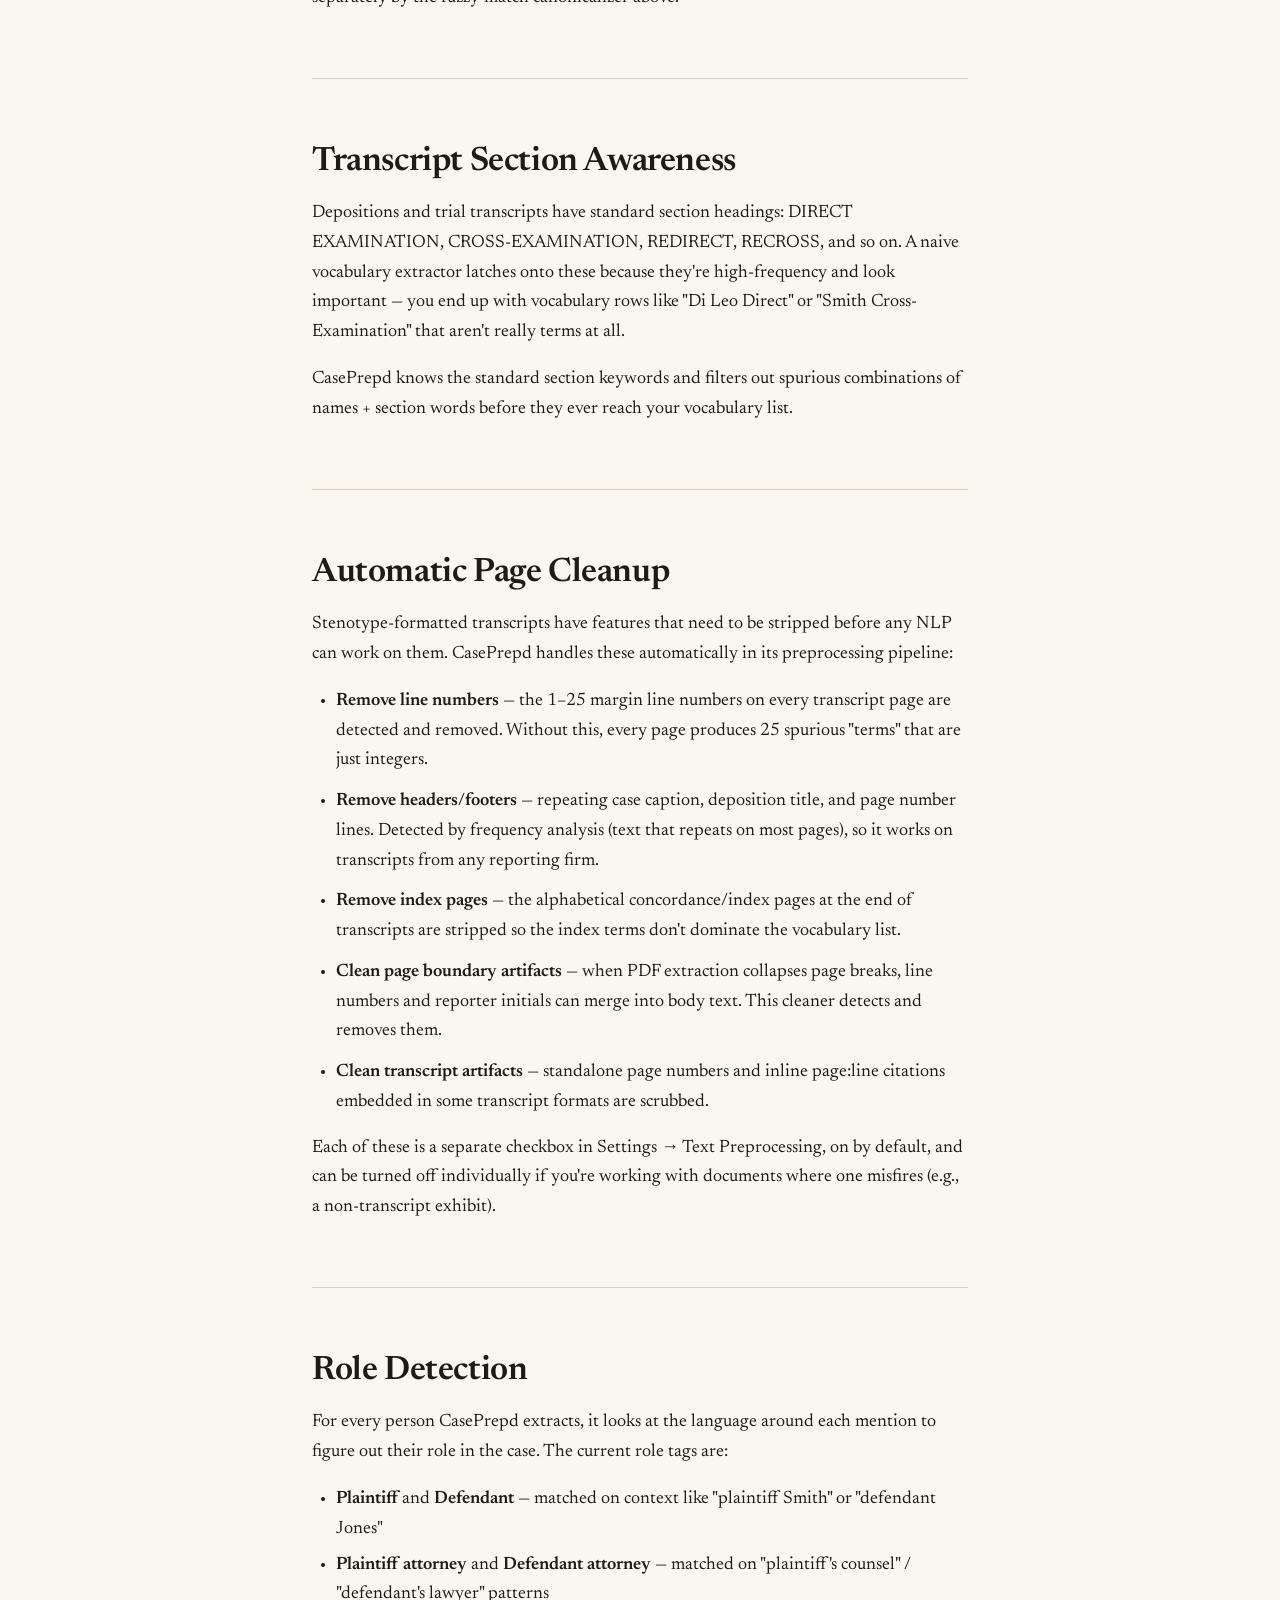
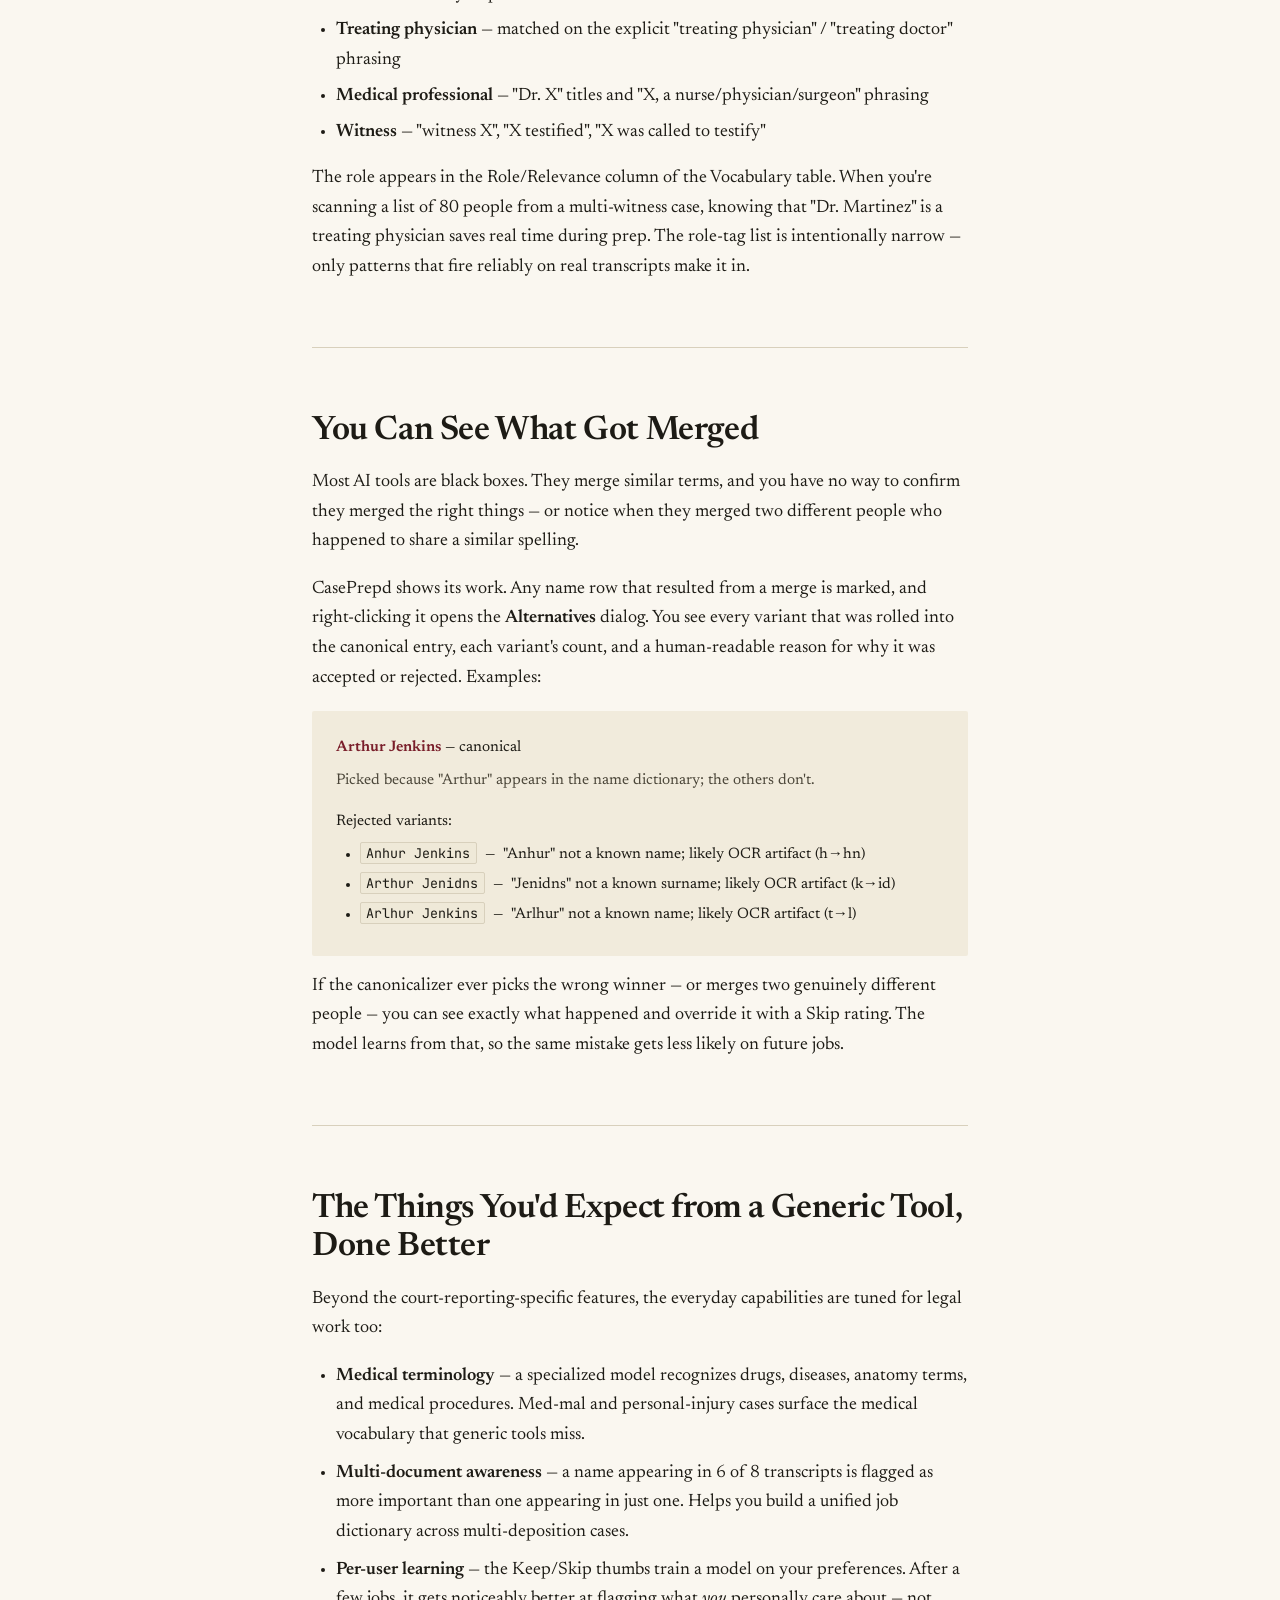
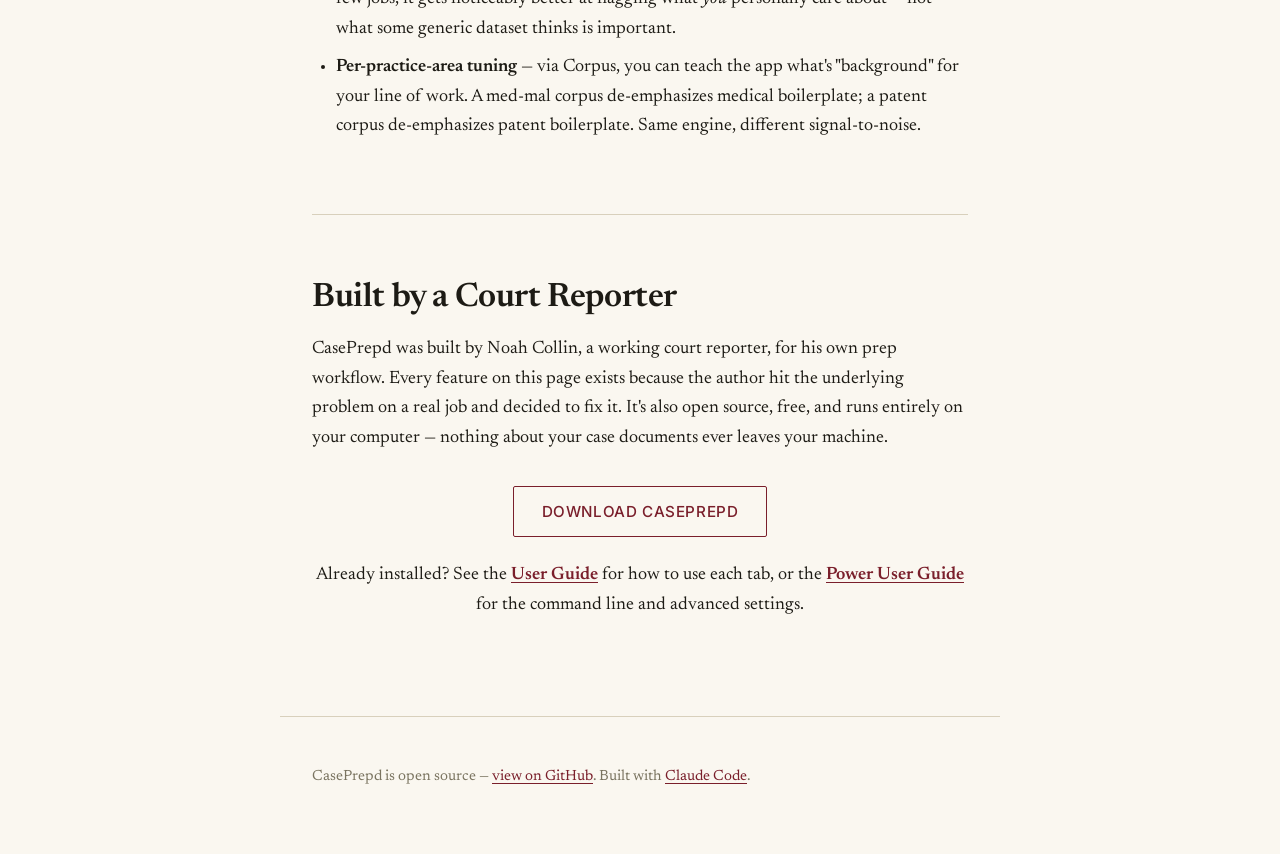
==== commit e78ab17a: "docs: fact-check audit fixes against actual code After the 'truncated passage' bug was caught, audit" ====
--- a/built-for-court-reporters.html
+++ b/built-for-court-reporters.html
@@ -127,8 +127,13 @@
     </ul>
     <p style="margin: 1rem 0 0.5rem; color: var(--text-muted);">CasePrepd:</p>
     <ul style="margin-left: 1.5rem; font-family: monospace; font-size: 0.95rem;">
-      <li><strong>Arthur Jenkins</strong> &nbsp;<span style="color: var(--text-muted);">(38 occurrences, 3 variants merged)</span></li>
+      <li><strong>Arthur Jenkins</strong> &nbsp;<span style="color: var(--text-muted);">(38 occurrences)</span></li>
     </ul>
+    <p style="margin: 0.7rem 0 0; color: var(--text-muted); font-size: 0.9rem;">
+      The merged variants and the reason each was rejected are visible by
+      right-clicking the row &mdash; see
+      <a href="#transparency" style="color: var(--accent);">"You Can See What Got Merged"</a> below.
+    </p>
   </div>
 
   <h3 style="margin-top: 1.5rem; color: var(--text);">How It Picks the Right Spelling</h3>
@@ -163,15 +168,16 @@
     DI LEO: Objection<br>
     DI LEO 17<br>
     Mr. Di Leo<br>
-    THE WITNESS DI LEO<br>
     Di Leo:
   </div>
   <p>
-    A generic vocabulary tool gives you all six as separate entries.
+    A generic vocabulary tool gives you all five as separate entries.
     CasePrepd recognizes the patterns &mdash; line numbers attached
     to speaker labels, Q/A notation, colon-suffix speech attribution,
-    "THE WITNESS" prefix &mdash; and folds them into one entry for
-    <strong>Mr. Di Leo</strong>.
+    and common title prefixes ("Mr.", "Mrs.", "Dr.") &mdash; and folds
+    them into one entry for <strong>Di Leo</strong>. Variants like
+    "THE WITNESS DI LEO" that don't match a pattern are caught
+    separately by the fuzzy-match canonicalizer above.
   </p>
 </section>
 
@@ -200,55 +206,62 @@
     automatically in its preprocessing pipeline:
   </p>
   <ul style="margin-left: 1.5rem; margin-top: 1rem;">
-    <li style="margin-bottom: 0.7rem;"><strong>Line numbers in the left
-      margin</strong> &mdash; the 1-25 line numbers on every transcript
-      page are detected and removed. Without this, every page produces 25
+    <li style="margin-bottom: 0.7rem;"><strong>Remove line numbers</strong>
+      &mdash; the 1&ndash;25 margin line numbers on every transcript page
+      are detected and removed. Without this, every page produces 25
       spurious "terms" that are just integers.</li>
-    <li style="margin-bottom: 0.7rem;"><strong>Repeating page headers and
-      footers</strong> &mdash; case caption, deposition title, page number
-      lines that repeat on every page. Detected by pattern recognition,
-      not hard-coded, so it works on transcripts from any reporting firm.</li>
-    <li style="margin-bottom: 0.7rem;"><strong>Title page boilerplate</strong>
-      &mdash; the first page of a deposition (case caption, attorney
-      appearances, court info) is automatically skipped so it doesn't
-      pollute vocabulary counts with one-shot mentions of every name in
-      the case caption.</li>
-    <li style="margin-bottom: 0.7rem;"><strong>Inline citations and
-      time stamps</strong> &mdash; references like "p. 14, line 7"
-      and "10:32 a.m." are scrubbed from the text fed to the
-      vocabulary extractor.</li>
+    <li style="margin-bottom: 0.7rem;"><strong>Remove headers/footers</strong>
+      &mdash; repeating case caption, deposition title, and page number
+      lines. Detected by frequency analysis (text that repeats on most
+      pages), so it works on transcripts from any reporting firm.</li>
+    <li style="margin-bottom: 0.7rem;"><strong>Remove index pages</strong>
+      &mdash; the alphabetical concordance/index pages at the end of
+      transcripts are stripped so the index terms don't dominate the
+      vocabulary list.</li>
+    <li style="margin-bottom: 0.7rem;"><strong>Clean page boundary
+      artifacts</strong> &mdash; when PDF extraction collapses page
+      breaks, line numbers and reporter initials can merge into body
+      text. This cleaner detects and removes them.</li>
+    <li style="margin-bottom: 0.7rem;"><strong>Clean transcript artifacts</strong>
+      &mdash; standalone page numbers and inline page:line citations
+      embedded in some transcript formats are scrubbed.</li>
   </ul>
   <p style="margin-top: 1rem;">
-    Each of these can be turned off individually in Settings &rarr; Text
-    Preprocessing if you're working with documents where they misfire
-    (e.g., a non-transcript exhibit), but they're on by default for the
-    common case.
+    Each of these is a separate checkbox in Settings &rarr; Text
+    Preprocessing, on by default, and can be turned off individually if
+    you're working with documents where one misfires (e.g., a
+    non-transcript exhibit).
   </p>
 </section>
 
 <section id="roles">
   <h2>Role Detection</h2>
   <p>
-    For every person CasePrepd extracts, it tries to figure out who
-    they are in the context of the case &mdash; not just their name.
-    The current role profile is tuned for court reporting and looks at
-    the language around each mention to tag:
+    For every person CasePrepd extracts, it looks at the language
+    around each mention to figure out their role in the case.
+    The current role tags are:
   </p>
   <ul style="margin-left: 1.5rem; margin-top: 1rem;">
-    <li style="margin-bottom: 0.4rem;"><strong>Party roles</strong> &mdash;
-      plaintiff, defendant, claimant, petitioner</li>
-    <li style="margin-bottom: 0.4rem;"><strong>Medical roles</strong>
-      &mdash; treating physician, expert witness, examining doctor</li>
-    <li style="margin-bottom: 0.4rem;"><strong>Legal roles</strong>
-      &mdash; attorney, counsel, opposing counsel</li>
-    <li style="margin-bottom: 0.4rem;"><strong>Court personnel</strong>
-      &mdash; judge, court reporter, bailiff</li>
+    <li style="margin-bottom: 0.4rem;"><strong>Plaintiff</strong> and
+      <strong>Defendant</strong> &mdash; matched on context like
+      "plaintiff Smith" or "defendant Jones"</li>
+    <li style="margin-bottom: 0.4rem;"><strong>Plaintiff attorney</strong>
+      and <strong>Defendant attorney</strong> &mdash; matched on
+      "plaintiff's counsel" / "defendant's lawyer" patterns</li>
+    <li style="margin-bottom: 0.4rem;"><strong>Treating physician</strong>
+      &mdash; matched on the explicit "treating physician" / "treating
+      doctor" phrasing</li>
+    <li style="margin-bottom: 0.4rem;"><strong>Medical professional</strong>
+      &mdash; "Dr. X" titles and "X, a nurse/physician/surgeon" phrasing</li>
+    <li style="margin-bottom: 0.4rem;"><strong>Witness</strong> &mdash;
+      "witness X", "X testified", "X was called to testify"</li>
   </ul>
   <p style="margin-top: 1rem;">
-    The role appears alongside each name in the Vocabulary table. When
-    you're scanning a list of 80 people from a multi-witness case,
-    knowing that "Dr. Martinez" is a treating physician (vs. an expert
-    witness, vs. a defendant) saves real time during prep.
+    The role appears in the Role/Relevance column of the Vocabulary
+    table. When you're scanning a list of 80 people from a multi-witness
+    case, knowing that "Dr. Martinez" is a treating physician saves real
+    time during prep. The role-tag list is intentionally narrow &mdash;
+    only patterns that fire reliably on real transcripts make it in.
   </p>
 </section>
 
--- a/style.css
+++ b/style.css
@@ -171,9 +171,10 @@
 
 .nav-dropdown-menu {
   position: absolute;
+  /* Snap directly to the button bottom — any margin-top here creates a
+     dead zone where :hover drops and the menu disappears mid-traversal. */
   top: 100%;
   right: 0;
-  margin-top: 0.6rem;
   background: var(--paper);
   border: 1px solid var(--paper-rule);
   border-radius: var(--radius);
